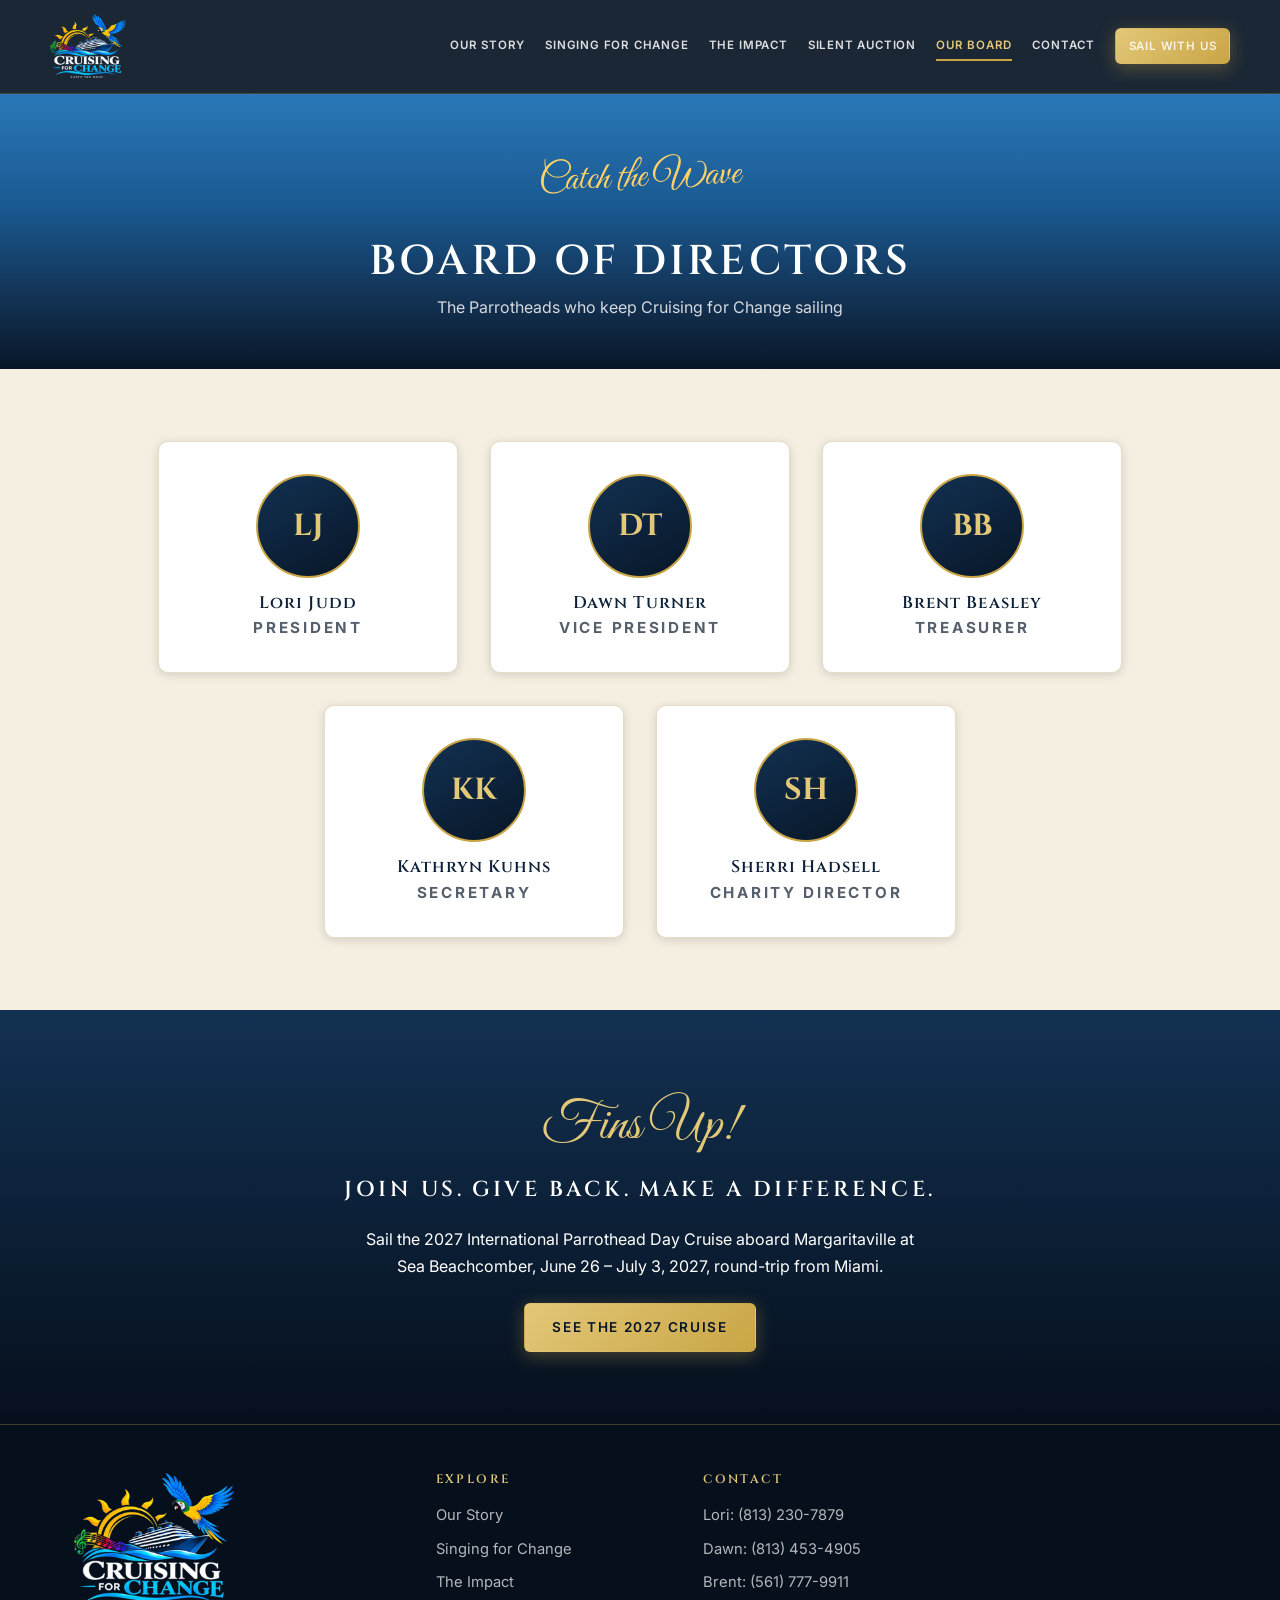
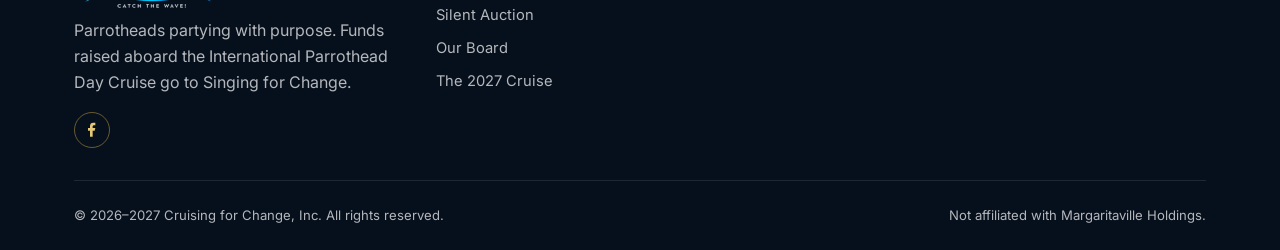
==== public/board.html @ 62559f03 "Footer: fix double period after Inc. Co-Authored-By: Claude Opus 5.5 <noreply@anthropic.com>" ====
<!DOCTYPE html>
<html lang="en">
<head>
<meta charset="UTF-8">
<meta name="viewport" content="width=device-width, initial-scale=1.0">
<title>Board of Directors | Cruising for Change</title>
<meta name="description" content="Meet the Cruising for Change board of directors: the Parrotheads who organize our charitable fundraising for Singing for Change.">
<link rel="canonical" href="https://cruisingforchange.org/board">
<meta property="og:type" content="website">
<meta property="og:site_name" content="Cruising for Change">
<meta property="og:title" content="Board of Directors | Cruising for Change">
<meta property="og:description" content="Parrotheads raising funds for Singing for Change, one sailing at a time. Catch the wave.">
<meta property="og:url" content="https://cruisingforchange.org/board">
<meta property="og:image" content="https://cruisingforchange.org/assets/img/og-image.jpg">
<meta property="og:image:width" content="1200">
<meta property="og:image:height" content="630">
<meta property="og:image:alt" content="Cruising for Change logo: a cruise ship, a macaw and a rising sun">
<meta name="twitter:card" content="summary_large_image">
<meta name="twitter:title" content="Board of Directors | Cruising for Change">
<meta name="twitter:description" content="Parrotheads raising funds for Singing for Change, one sailing at a time. Catch the wave.">
<meta name="twitter:image" content="https://cruisingforchange.org/assets/img/og-image.jpg">
<link rel="icon" type="image/png" href="assets/img/favicon.png">
<link rel="preconnect" href="https://fonts.googleapis.com">
<link rel="preconnect" href="https://fonts.gstatic.com" crossorigin>
<link href="https://fonts.googleapis.com/css2?family=Cinzel:wght@600;700&family=Cormorant+Garamond:ital,wght@0,500;0,600;1,500&family=Great+Vibes&family=Inter:wght@400;500;600;700&display=swap" rel="stylesheet">
<link rel="stylesheet" href="css/styles.css">
</head>
<body>

<header class="site-header" id="siteHeader">
  <nav class="nav container">
    <a href="index.html" class="brand">
      <img class="brand-logo" src="assets/img/cfc-logo-header.png" alt="Cruising for Change: Catch the Wave" width="240" height="202">
    </a>
    <button class="nav-toggle" id="navToggle" aria-label="Toggle navigation" aria-expanded="false" aria-controls="navLinks">
      <svg viewBox="0 0 24 24" fill="none" stroke="currentColor" stroke-width="2"><line x1="3" y1="6" x2="21" y2="6"/><line x1="3" y1="12" x2="21" y2="12"/><line x1="3" y1="18" x2="21" y2="18"/></svg>
    </button>
    <div class="nav-links" id="navLinks">
      <a href="index.html#story">Our Story</a>
      <a href="index.html#partner">Singing for Change</a>
      <a href="index.html#impact">The Impact</a>
      <a href="index.html#auction">Silent Auction</a>
      <a href="board.html" aria-current="page">Our Board</a>
      <a href="#contact">Contact</a>
      <a href="https://parrotheadscruise.com/" class="btn btn-gold">Sail With Us</a>
    </div>
  </nav>
</header>

<main id="top">

  <section class="page-hero board-hero">
    <div class="container">
      <span class="hero-script">Catch the Wave</span>
      <h1>Board of Directors</h1>
      <p>The Parrotheads who keep Cruising for Change sailing</p>
    </div>
  </section>

  <section>
    <div class="container">
      <div class="board-grid">
        <div class="card team-card">
          <div class="avatar" aria-hidden="true">LJ</div>
          <h3>Lori Judd</h3>
          <p class="team-role">President</p>
        </div>
        <div class="card team-card">
          <div class="avatar" aria-hidden="true">DT</div>
          <h3>Dawn Turner</h3>
          <p class="team-role">Vice President</p>
        </div>
        <div class="card team-card">
          <div class="avatar" aria-hidden="true">BB</div>
          <h3>Brent Beasley</h3>
          <p class="team-role">Treasurer</p>
        </div>
        <div class="card team-card">
          <div class="avatar" aria-hidden="true">KK</div>
          <h3>Kathryn Kuhns</h3>
          <p class="team-role">Secretary</p>
        </div>
        <div class="card team-card">
          <div class="avatar" aria-hidden="true">SH</div>
          <h3>Sherri Hadsell</h3>
          <p class="team-role">Charity Director</p>
        </div>
      </div>
    </div>
  </section>

</main>

<div class="footer-cta">
  <div class="container">
    <span class="fins">Fins Up!</span>
    <h2>Join Us. Give Back. Make a Difference.</h2>
    <p style="max-width: 560px; margin: 0 auto var(--space-3);">Sail the 2027 International Parrothead Day Cruise aboard Margaritaville at Sea Beachcomber, June 26 &ndash; July 3, 2027, round-trip from Miami.</p>
    <a href="https://parrotheadscruise.com/" class="btn btn-gold">See the 2027 Cruise</a>
  </div>
</div>

<footer class="site-footer" id="contact">
  <div class="container">
    <div class="footer-grid">
      <div class="footer-col">
        <div class="footer-brand">
          <img class="footer-logo" src="assets/img/cfc-logo-header.png" alt="Cruising for Change: Catch the Wave" width="240" height="202">
        </div>
        <p>Parrotheads partying with purpose. Funds raised aboard the International Parrothead Day Cruise go to Singing for Change.</p>
        <div class="social-links">
          <a href="https://www.facebook.com/profile.php?id=61576907030561" target="_blank" rel="noopener" aria-label="Facebook"><svg viewBox="0 0 24 24" fill="currentColor"><path d="M13 22v-9h3l1-4h-4V7c0-1.1.9-2 2-2h2V1h-3a5 5 0 0 0-5 5v3H6v4h3v9z"/></svg></a>
        </div>
      </div>
      <div class="footer-col">
        <h4>Explore</h4>
        <ul>
          <li><a href="index.html#story">Our Story</a></li>
          <li><a href="index.html#partner">Singing for Change</a></li>
          <li><a href="index.html#impact">The Impact</a></li>
          <li><a href="index.html#auction">Silent Auction</a></li>
          <li><a href="board.html">Our Board</a></li>
          <li><a href="https://parrotheadscruise.com/">The 2027 Cruise</a></li>
        </ul>
      </div>
      <div class="footer-col">
        <h4>Contact</h4>
        <ul>
          <li><a href="tel:+18132307879">Lori: (813) 230-7879</a></li>
          <li><a href="tel:+18134534905">Dawn: (813) 453-4905</a></li>
          <li><a href="tel:+15617779911">Brent: (561) 777-9911</a></li>
        </ul>
      </div>
    </div>
    <div class="footer-bottom">
      <span>&copy; 2026&ndash;2027 Cruising for Change, Inc. All rights reserved.</span>
      <span>Not affiliated with Margaritaville Holdings.</span>
    </div>
  </div>
</footer>

<script src="js/main.js"></script>
</body>
</html>
---- public/css/styles.css ----
/* ===========================================================
   International Parrothead Day Cruise 2027 - Design System
   Premium navy & gold nautical theme
   =========================================================== */

:root {
  /* Palette */
  --navy-950: #060f1c;
  --navy-900: #081627;
  --navy-800: #0c2038;
  --navy-700: #123152;
  --navy-600: #1a4066;
  --gold: #c9a545;
  --gold-light: #e3c878;
  --gold-pale: #f0e3bb;
  --cream: #f5efe2;
  --cream-dark: #e7dcc4;
  --ink: #22303d;
  --ink-soft: #55606c;
  --white: #ffffff;
  --teal-accent: #3fa3a0;
  --coral: #f0704f;
  --sunny: #ffd166;

  --font-display: "Cinzel", "Trajan Pro", Georgia, serif;
  --font-serif: "Cormorant Garamond", Georgia, serif;
  --font-script: "Great Vibes", cursive;
  --font-body: "Inter", -apple-system, BlinkMacSystemFont, "Segoe UI", sans-serif;

  --container-width: 1180px;
  --radius-sm: 6px;
  --radius-md: 10px;
  --radius-lg: 16px;
  --shadow-sm: 0 2px 10px rgba(6, 15, 28, 0.15);
  --shadow-md: 0 10px 30px rgba(6, 15, 28, 0.25);
  --shadow-gold: 0 4px 18px rgba(201, 165, 69, 0.35);

  --space-1: 0.5rem;
  --space-2: 1rem;
  --space-3: 1.5rem;
  --space-4: 2rem;
  --space-5: 3rem;
  --space-6: 4.5rem;
  --space-7: 6rem;
}

/* -----------------------------------------------------------
   Reset
   ----------------------------------------------------------- */
*, *::before, *::after { box-sizing: border-box; }
html { scroll-behavior: smooth; }
body {
  margin: 0;
  font-family: var(--font-body);
  color: var(--ink);
  background: var(--cream);
  line-height: 1.65;
  -webkit-font-smoothing: antialiased;
}
img { max-width: 100%; display: block; }
a { color: inherit; text-decoration: none; }
ul { margin: 0; padding: 0; list-style: none; }
h1, h2, h3, h4 {
  font-family: var(--font-display);
  color: var(--navy-800);
  line-height: 1.18;
  margin: 0 0 var(--space-2);
  font-weight: 600;
  letter-spacing: 0.02em;
}
p { margin: 0 0 var(--space-2); }
button { font-family: inherit; }

.container {
  width: 100%;
  max-width: var(--container-width);
  margin: 0 auto;
  padding: 0 var(--space-3);
}

/* Decorative helpers */
.script { font-family: var(--font-script); font-weight: 400; letter-spacing: 0; }
.gold { color: var(--gold); }

.ornament {
  display: flex;
  align-items: center;
  justify-content: center;
  gap: 0.8em;
  color: var(--gold);
  font-size: 0.9rem;
  margin: 0.4em 0 1em;
}
.ornament::before, .ornament::after {
  content: "";
  height: 1px;
  width: 56px;
  background: linear-gradient(to var(--dir, right), transparent, var(--gold));
}
.ornament::after { --dir: left; }

/* Placeholder token for details still pending */
.tbd {
  display: inline-flex;
  align-items: center;
  gap: 0.35em;
  padding: 0.05em 0.5em;
  background: rgba(201, 165, 69, 0.12);
  border: 1px dashed var(--gold);
  border-radius: 5px;
  color: #9a7d2e;
  font-weight: 600;
  font-size: 0.92em;
}
.tbd::before { content: "✎"; font-size: 0.85em; }

/* -----------------------------------------------------------
   Buttons
   ----------------------------------------------------------- */
.btn {
  display: inline-flex;
  align-items: center;
  justify-content: center;
  gap: 0.5em;
  padding: 0.9em 2em;
  border-radius: var(--radius-sm);
  font-weight: 600;
  font-size: 0.85rem;
  letter-spacing: 0.12em;
  text-transform: uppercase;
  border: 1.5px solid transparent;
  cursor: pointer;
  transition: transform 0.15s ease, box-shadow 0.15s ease, background 0.15s ease, color 0.15s ease;
}
.btn-gold {
  background: linear-gradient(135deg, var(--gold-light), var(--gold));
  color: var(--navy-900);
  box-shadow: var(--shadow-gold);
}
.btn-gold:hover { transform: translateY(-2px); box-shadow: 0 8px 24px rgba(201, 165, 69, 0.5); }
.btn-outline-light {
  background: transparent;
  color: var(--white);
  border-color: rgba(255,255,255,0.55);
}
.btn-outline-light:hover { background: rgba(255,255,255,0.12); transform: translateY(-2px); }
.btn-outline-navy {
  background: transparent;
  color: var(--navy-800);
  border-color: var(--navy-800);
}
.btn-outline-navy:hover { background: var(--navy-800); color: var(--gold-pale); }
.btn-block { width: 100%; }

/* -----------------------------------------------------------
   Header / Navigation
   ----------------------------------------------------------- */
.site-header {
  position: sticky;
  top: 0;
  z-index: 100;
  background: rgba(8, 22, 39, 0.92);
  backdrop-filter: blur(10px);
  border-bottom: 1px solid rgba(201, 165, 69, 0.25);
}
.site-header.is-scrolled { box-shadow: var(--shadow-md); }
.nav {
  display: flex;
  align-items: center;
  justify-content: space-between;
  gap: var(--space-3);
  padding: 0.9rem 0;
}
.brand { display: flex; align-items: center; gap: 0.75em; }
.brand-mark {
  width: 48px; height: 48px;
  flex-shrink: 0;
  border-radius: 50%;
  background: var(--white);
  object-fit: contain;
  border: 1.5px solid var(--gold);
}
.brand-text { display: flex; flex-direction: column; line-height: 1.15; }
.brand-text .brand-top {
  font-size: 0.6rem;
  letter-spacing: 0.28em;
  text-transform: uppercase;
  color: var(--gold-light);
  font-weight: 600;
}
.brand-text .brand-main {
  font-family: var(--font-display);
  font-size: 1.02rem;
  font-weight: 700;
  color: var(--white);
  letter-spacing: 0.05em;
}
.brand-text .brand-sub {
  font-size: 0.62rem;
  letter-spacing: 0.3em;
  text-transform: uppercase;
  color: var(--gold);
  font-weight: 600;
}
.nav-links { display: flex; align-items: center; gap: 1.25rem; }
.nav-links a,
.nav-menu-btn {
  font-weight: 600;
  font-size: 0.72rem;
  letter-spacing: 0.07em;
  text-transform: uppercase;
  white-space: nowrap;
  color: rgba(255,255,255,0.85);
  padding: 0.4em 0;
  border-bottom: 2px solid transparent;
  transition: color 0.15s ease, border-color 0.15s ease;
}
/* Dropdown groups in the nav: hover on desktop, click/tap anywhere */
.nav-item { position: relative; }
.nav-menu-btn {
  background: none;
  border: none;
  border-bottom: 2px solid transparent;
  cursor: pointer;
  font-family: inherit;
  display: inline-flex;
  align-items: center;
  gap: 0.45em;
}
.nav-menu-btn .caret { width: 10px; height: 6px; opacity: 0.7; transition: transform 0.15s ease; }
.nav-menu {
  display: none;
  position: absolute;
  top: calc(100% + 8px);
  left: -1rem;
  min-width: 210px;
  background: var(--navy-800);
  border: 1px solid rgba(201, 165, 69, 0.35);
  border-radius: 10px;
  padding: 0.45rem 0;
  box-shadow: var(--shadow-md);
  z-index: 60;
}
.nav-menu::before { content: ""; position: absolute; top: -10px; left: 0; right: 0; height: 10px; }
.nav-menu a {
  display: block;
  padding: 0.7em 1.1rem;
  border-bottom: none;
  letter-spacing: 0.08em;
  font-size: 0.74rem;
  white-space: nowrap;
}
.nav-menu a:hover,
.nav-menu a[aria-current="page"] { color: var(--gold-light); background: rgba(255,255,255,0.05); border-bottom: none; }
.has-menu:hover .nav-menu,
.has-menu.is-open .nav-menu,
.has-menu:focus-within .nav-menu { display: block; }
.has-menu:hover .nav-menu-btn,
.has-menu.is-open .nav-menu-btn,
.has-menu.is-active .nav-menu-btn { color: var(--gold-light); border-bottom-color: var(--gold); }
.has-menu.is-open .caret { transform: rotate(180deg); }
.nav-links a:hover,
.nav-links a[aria-current="page"] {
  color: var(--gold-light);
  border-bottom-color: var(--gold);
}
.nav-links .btn { border-bottom: none; padding: 0.7em 1.1em; white-space: nowrap; }
.nav-links a.btn:hover { color: var(--navy-900); }
.nav-toggle {
  display: none;
  background: none;
  border: none;
  cursor: pointer;
  padding: 0.4em;
}
.nav-toggle svg { width: 26px; height: 26px; color: var(--gold-light); }

/* Seven unwrappable items need ~1120px: below that, the phone menu takes over */
@media (max-width: 1200px) {
  .nav-links {
    position: absolute;
    top: 100%;
    left: 0;
    right: 0;
    flex-direction: column;
    align-items: flex-start;
    gap: 0;
    background: var(--navy-900);
    box-shadow: var(--shadow-md);
    max-height: 0;
    overflow: hidden;
    transition: max-height 0.25s ease;
  }
  .nav-links.is-open { max-height: 760px; }
  .nav-links a {
    width: 100%;
    padding: 1em var(--space-3);
    border-bottom: 1px solid rgba(255,255,255,0.08);
  }
  .nav-links .btn { margin: var(--space-2) var(--space-3); width: auto; }
  /* Groups open flat on phones: the label, then its links indented */
  .nav-item { width: 100%; }
  .nav-menu-btn { width: 100%; padding: 1em var(--space-3); border-bottom: 1px solid rgba(255,255,255,0.08); justify-content: space-between; }
  .nav-menu-btn .caret { display: none; }
  .nav-menu { display: block; position: static; min-width: 0; background: var(--navy-950); border: none; border-radius: 0; padding: 0; box-shadow: none; }
  .nav-menu::before { display: none; }
  .nav-menu a { padding-left: calc(var(--space-3) + 1.25rem); white-space: normal; }
  .nav-toggle { display: inline-flex; }
}

/* -----------------------------------------------------------
   Hero
   ----------------------------------------------------------- */
.hero {
  position: relative;
  background:
    linear-gradient(100deg, rgba(6, 15, 28, 0.94) 0%, rgba(8, 22, 39, 0.72) 38%, rgba(8, 22, 39, 0.15) 75%, rgba(6, 15, 28, 0.35) 100%),
    url("../assets/img/ship-exterior.jpg") right center / cover no-repeat;
  color: var(--white);
  padding: var(--space-7) 0 var(--space-7);
  overflow: hidden;
}
.hero-wrap {
  display: grid;
  grid-template-columns: minmax(0, 640px) auto;
  align-items: center;
  gap: var(--space-5);
  position: relative;
  z-index: 1;
}
.hero-inner { max-width: 640px; position: relative; z-index: 1; }
.hero-logo {
  width: clamp(190px, 25vw, 340px);
  height: auto;
  object-fit: contain;
  filter: drop-shadow(0 16px 36px rgba(0, 0, 0, 0.6)) drop-shadow(0 0 24px rgba(255, 220, 150, 0.25));
  transform: rotate(-7deg);
}
@media (max-width: 860px) {
  .hero-wrap { grid-template-columns: 1fr; }
  .hero-side { justify-self: start; align-items: flex-start; order: -1; }
  .hero-logo { width: 160px; }
}
.hero-script {
  font-family: var(--font-script);
  font-size: clamp(1.7rem, 3.2vw, 2.4rem);
  color: var(--sunny);
  display: block;
  margin-bottom: 0.2em;
  transform: rotate(-2deg);
  transform-origin: left;
}
.hero-state {
  font-family: var(--font-script);
  font-size: clamp(1.4rem, 2.6vw, 1.9rem);
  color: var(--coral);
  margin: 0.2em 0 0.6em;
  transform: rotate(-1.5deg);
}
.hero h1 {
  font-family: var(--font-display);
  color: var(--white);
  font-size: clamp(2rem, 4.6vw, 3.3rem);
  font-weight: 700;
  letter-spacing: 0.04em;
  text-transform: uppercase;
  margin-bottom: 0.15em;
}
.hero h1 .year { color: var(--gold-light); }
.hero-rule {
  display: flex;
  align-items: center;
  gap: 0.8em;
  color: var(--gold);
  margin: 0.6em 0 1em;
}
.hero-rule::before, .hero-rule::after {
  content: "";
  height: 1px;
  width: 70px;
  background: linear-gradient(to right, var(--gold), transparent);
}
.hero-rule::before { background: linear-gradient(to left, var(--gold), transparent); }
.hero-dates {
  font-family: var(--font-display);
  font-size: clamp(1.05rem, 2vw, 1.4rem);
  letter-spacing: 0.12em;
  color: var(--gold-pale);
  margin-bottom: var(--space-2);
}
.hero-lede {
  font-size: 1.08rem;
  color: rgba(255,255,255,0.85);
  max-width: 420px;
  margin-bottom: var(--space-4);
}
.hero-actions { display: flex; flex-wrap: wrap; gap: var(--space-2); }
.hero-side {
  justify-self: end;
  display: flex;
  flex-direction: column;
  align-items: center;
  gap: var(--space-3);
}
.hero-offer {
  display: inline-flex;
  align-items: center;
  gap: 0.8em;
  padding: 0.8em 1.6em;
  border: 1px solid rgba(255, 255, 255, 0.35);
  border-radius: 999px;
  background: linear-gradient(135deg, var(--gold-light), var(--gold));
  box-shadow: 0 10px 30px rgba(0, 0, 0, 0.45), 0 0 24px rgba(201, 165, 69, 0.35);
  color: var(--navy-900);
  font-size: 0.78rem;
  font-weight: 700;
  letter-spacing: 0.09em;
  text-transform: uppercase;
  text-align: left;
}
.hero-offer svg { width: 22px; height: 22px; color: var(--navy-900); flex-shrink: 0; }
.hero-offer span { display: flex; flex-direction: column; line-height: 1.35; }
.hero-offer strong {
  font-family: var(--font-display);
  font-weight: 700;
  font-size: 1.25em;
  letter-spacing: 0.05em;
}
.hero-offer em { font-style: normal; font-weight: 600; opacity: 0.85; font-size: 0.92em; }

/* -----------------------------------------------------------
   Vibes strip
   ----------------------------------------------------------- */
.vibes-strip {
  background: var(--navy-950);
  border-top: 1px solid rgba(201, 165, 69, 0.35);
  border-bottom: 1px solid rgba(201, 165, 69, 0.35);
  padding: 1.1rem 0;
}
.vibes-strip ul {
  display: flex;
  justify-content: center;
  align-items: center;
  flex-wrap: wrap;
  gap: 0.9rem clamp(1rem, 3.5vw, 2.4rem);
}
.vibes-strip li {
  font-family: var(--font-display);
  color: var(--gold-light);
  letter-spacing: 0.22em;
  text-transform: uppercase;
  font-size: 0.82rem;
  font-weight: 600;
  display: flex;
  align-items: center;
  gap: clamp(1rem, 3.5vw, 2.4rem);
}
.vibes-strip li:not(:last-child)::after {
  content: "✦";
  color: var(--gold);
  font-size: 0.7em;
}

/* -----------------------------------------------------------
   Sections
   ----------------------------------------------------------- */
section { padding: var(--space-6) 0; }
.section-head { max-width: 720px; margin: 0 auto var(--space-5); text-align: center; }
.eyebrow {
  display: block;
  font-weight: 600;
  letter-spacing: 0.34em;
  text-transform: uppercase;
  font-size: 0.72rem;
  color: var(--gold);
  margin-bottom: 0.6em;
}
.section-head h2 {
  font-size: clamp(1.9rem, 3.6vw, 2.8rem);
  text-transform: uppercase;
  letter-spacing: 0.06em;
  margin-bottom: 0.15em;
}
.section-head .tagline {
  font-family: var(--font-script);
  font-size: clamp(1.25rem, 2.2vw, 1.6rem);
  color: var(--teal-accent);
  margin: 0;
}
.section-head p:not(.tagline) { color: var(--ink-soft); font-size: 1.02rem; }

.bg-navy { background: linear-gradient(165deg, var(--navy-900), var(--navy-800)); color: rgba(255,255,255,0.85); }
.bg-navy h2, .bg-navy h3 { color: var(--white); }
.bg-navy .section-head p:not(.tagline) { color: rgba(255,255,255,0.7); }
.bg-cream-dark { background: var(--cream-dark); }

/* Grids */
.grid { display: grid; gap: var(--space-3); }
.grid-2 { grid-template-columns: repeat(2, 1fr); }
.grid-3 { grid-template-columns: repeat(3, 1fr); }
.grid-4 { grid-template-columns: repeat(4, 1fr); }
@media (max-width: 960px) { .grid-3, .grid-4 { grid-template-columns: repeat(2, 1fr); } }
@media (max-width: 620px) { .grid-2, .grid-3, .grid-4 { grid-template-columns: 1fr; } }

/* -----------------------------------------------------------
   Experience gallery (photo cards)
   ----------------------------------------------------------- */
.photo-card {
  position: relative;
  border-radius: var(--radius-md);
  overflow: hidden;
  box-shadow: var(--shadow-sm);
  aspect-ratio: 16 / 10;
  background: var(--navy-800);
  border: 1px solid rgba(201, 165, 69, 0.35);
}
.photo-card img {
  width: 100%; height: 100%;
  object-fit: cover;
  transition: transform 0.4s ease;
}
.photo-card:hover img { transform: scale(1.06); }
.photo-card figcaption {
  position: absolute;
  inset: auto 0 0 0;
  padding: 2.4rem var(--space-3) var(--space-2);
  background: linear-gradient(to top, rgba(6, 15, 28, 0.92), transparent);
  color: var(--white);
}
.photo-card figcaption strong {
  display: block;
  font-family: var(--font-display);
  font-weight: 600;
  font-size: 0.98rem;
  letter-spacing: 0.08em;
  text-transform: uppercase;
}
.photo-card figcaption span {
  display: block;
  font-size: 0.82rem;
  color: rgba(255,255,255,0.75);
}
figure.photo-card { margin: 0; cursor: zoom-in; }

/* Lightbox */
.lightbox {
  position: fixed;
  inset: 0;
  z-index: 300;
  display: none;
  flex-direction: column;
  align-items: center;
  justify-content: center;
  gap: 1rem;
  background: rgba(6, 15, 28, 0.93);
  backdrop-filter: blur(6px);
  padding: 4vh 5vw;
}
.lightbox.is-open { display: flex; }
.lightbox img {
  max-width: 92vw;
  max-height: 76vh;
  width: auto;
  height: auto;
  border-radius: var(--radius-md);
  border: 1px solid rgba(201, 165, 69, 0.5);
  box-shadow: 0 24px 80px rgba(0, 0, 0, 0.6);
}
.lightbox-caption { text-align: center; max-width: 700px; }
.lightbox-caption strong {
  display: block;
  font-family: var(--font-display);
  color: var(--gold-light);
  letter-spacing: 0.1em;
  text-transform: uppercase;
  font-size: 1.05rem;
}
.lightbox-caption span { color: rgba(255,255,255,0.75); font-size: 0.92rem; }
.lightbox-btn {
  position: fixed;
  width: 46px; height: 46px;
  border-radius: 50%;
  border: 1.5px solid var(--gold);
  background: rgba(8, 22, 39, 0.7);
  color: var(--gold-light);
  font-size: 1.3rem;
  line-height: 1;
  cursor: pointer;
  display: flex;
  align-items: center;
  justify-content: center;
  transition: background 0.15s ease;
}
.lightbox-btn:hover { background: rgba(201, 165, 69, 0.25); }
.lightbox-close { top: 20px; right: 20px; }
.lightbox-prev { left: 16px; top: 50%; transform: translateY(-50%); }
.lightbox-next { right: 16px; top: 50%; transform: translateY(-50%); }
@media (max-width: 640px) {
  .lightbox-prev { left: 6px; }
  .lightbox-next { right: 6px; }
}

/* -----------------------------------------------------------
   Past-cruise photo placeholders
   ----------------------------------------------------------- */
.placeholder-card {
  aspect-ratio: 16 / 10;
  border: 2px dashed var(--gold);
  border-radius: var(--radius-md);
  background: rgba(201, 165, 69, 0.07);
  display: flex;
  flex-direction: column;
  align-items: center;
  justify-content: center;
  gap: 0.4em;
  color: var(--ink-soft);
  text-align: center;
  padding: var(--space-2);
}
.placeholder-card svg { width: 34px; height: 34px; color: var(--gold); }
.placeholder-card .ph-year {
  font-family: var(--font-display);
  color: var(--navy-800);
  letter-spacing: 0.16em;
  text-transform: uppercase;
  font-weight: 600;
  font-size: 0.95rem;
}
.placeholder-card .ph-note { font-size: 0.8rem; }

/* -----------------------------------------------------------
   Itinerary strip
   ----------------------------------------------------------- */
.itinerary-strip {
  display: grid;
  grid-template-columns: repeat(8, 1fr);
  gap: 0;
}
.itin-day {
  padding: 0 0.7rem;
  text-align: center;
  display: flex;
  flex-direction: column;
  gap: 0.25em;
  border-left: 1px solid rgba(255, 255, 255, 0.14);
}
.itin-day:first-child { border-left: none; }
.itin-num {
  font-family: var(--font-body);
  font-size: 0.92rem;
  font-weight: 700;
  letter-spacing: 0.1em;
  text-transform: uppercase;
  color: var(--white);
  line-height: 1.2;
}
.itin-date {
  font-size: 0.7rem;
  font-weight: 600;
  letter-spacing: 0.18em;
  text-transform: uppercase;
  color: var(--gold-light);
}
.itin-photo {
  border-radius: 10px;
  overflow: hidden;
  aspect-ratio: 12 / 13;
  border: 1px solid rgba(255, 255, 255, 0.18);
  margin: 0.5em 0;
}
.itin-photo img {
  width: 100%;
  height: 100%;
  object-fit: cover;
}
.itin-port {
  font-weight: 700;
  font-size: 0.78rem;
  letter-spacing: 0.06em;
  text-transform: uppercase;
  color: var(--white);
  line-height: 1.3;
}
.itin-time { font-size: 0.7rem; letter-spacing: 0.06em; color: var(--gold-pale); }
@media (max-width: 960px) {
  .itinerary-strip { grid-template-columns: repeat(4, 1fr); row-gap: var(--space-4); }
  .itin-day:nth-child(5) { border-left: none; }
}
@media (max-width: 560px) {
  .itinerary-strip { grid-template-columns: repeat(2, 1fr); }
  .itin-day:nth-child(odd) { border-left: none; }
}

/* -----------------------------------------------------------
   Ship feature
   ----------------------------------------------------------- */
.ship-feature {
  display: grid;
  grid-template-columns: 1.15fr 1fr;
  gap: var(--space-5);
  align-items: center;
}
.ship-feature img {
  border-radius: var(--radius-lg);
  box-shadow: var(--shadow-md);
  width: 100%; height: 100%;
  object-fit: cover;
  border: 1px solid rgba(201, 165, 69, 0.4);
}
.ship-video {
  position: relative;
  aspect-ratio: 16 / 9;
  border-radius: var(--radius-lg);
  overflow: hidden;
  box-shadow: var(--shadow-md);
  border: 1px solid rgba(201, 165, 69, 0.4);
}
.ship-video iframe {
  position: absolute;
  inset: 0;
  width: 100%;
  height: 100%;
  border: 0;
}
.ship-stats {
  display: grid;
  grid-template-columns: repeat(3, 1fr);
  gap: var(--space-2);
  margin-top: var(--space-3);
}
.ship-stat {
  background: var(--white);
  border: 1px solid rgba(201, 165, 69, 0.5);
  border-radius: var(--radius-sm);
  padding: var(--space-2);
  text-align: center;
  box-shadow: var(--shadow-sm);
}
.ship-stat .num {
  font-family: var(--font-display);
  font-size: 1.3rem;
  font-weight: 700;
  color: var(--navy-800);
  display: block;
}
.ship-stat .lbl {
  font-size: 0.68rem;
  letter-spacing: 0.12em;
  text-transform: uppercase;
  color: var(--ink-soft);
}
@media (max-width: 860px) { .ship-feature { grid-template-columns: 1fr; } }

/* -----------------------------------------------------------
   Cabin / price cards
   ----------------------------------------------------------- */
.price-card {
  background: var(--white);
  border-radius: var(--radius-md);
  padding: var(--space-4);
  border: 1px solid var(--cream-dark);
  box-shadow: var(--shadow-sm);
  display: flex;
  flex-direction: column;
  gap: var(--space-2);
  position: relative;
  text-align: center;
}
.price-card.featured { border-color: var(--gold); box-shadow: var(--shadow-md); }
.price-card .cabin-photo {
  margin: calc(-1 * var(--space-4)) calc(-1 * var(--space-4)) var(--space-1);
  border-radius: var(--radius-md) var(--radius-md) 0 0;
  overflow: hidden;
  aspect-ratio: 16 / 9;
}
.price-card .cabin-photo img { width: 100%; height: 100%; object-fit: cover; }
.price-card h3 {
  margin-bottom: 0;
  font-size: 1.05rem;
  letter-spacing: 0.14em;
  text-transform: uppercase;
}
.price-from {
  font-size: 0.72rem;
  letter-spacing: 0.2em;
  text-transform: uppercase;
  color: var(--ink-soft);
}
.price-amount {
  font-family: var(--font-display);
  font-size: 2.2rem;
  font-weight: 700;
  color: var(--navy-800);
  line-height: 1.05;
}
.price-amount .unit {
  display: block;
  font-family: var(--font-body);
  font-size: 0.68rem;
  font-weight: 600;
  letter-spacing: 0.18em;
  text-transform: uppercase;
  color: var(--ink-soft);
  margin-top: 0.4em;
}
.price-features {
  display: flex;
  flex-direction: column;
  gap: 0.5em;
  margin: var(--space-2) 0;
  text-align: left;
}
.price-features li {
  display: flex; gap: 0.6em; align-items: flex-start;
  font-size: 0.92rem; color: var(--ink-soft);
}
.price-features svg { width: 16px; height: 16px; flex-shrink: 0; color: var(--gold); margin-top: 0.2em; }
.price-note { font-size: 0.8rem; color: var(--ink-soft); text-align: center; margin-top: var(--space-3); }

table.pricing-table {
  width: 100%;
  border-collapse: collapse;
  background: var(--white);
  border-radius: var(--radius-md);
  overflow: hidden;
  box-shadow: var(--shadow-sm);
}
table.pricing-table th, table.pricing-table td {
  padding: 1em 1.2em;
  text-align: left;
  border-bottom: 1px solid var(--cream-dark);
}
table.pricing-table th {
  background: var(--navy-800);
  color: var(--gold-pale);
  font-family: var(--font-display);
  font-weight: 600;
  letter-spacing: 0.08em;
  text-transform: uppercase;
  font-size: 0.85rem;
}
table.pricing-table tr:last-child td { border-bottom: none; }
.table-wrap { overflow-x: auto; }

/* -----------------------------------------------------------
   Cards / advisors
   ----------------------------------------------------------- */
.card {
  background: var(--white);
  border-radius: var(--radius-md);
  padding: var(--space-4);
  box-shadow: var(--shadow-sm);
  border: 1px solid var(--cream-dark);
  transition: transform 0.2s ease, box-shadow 0.2s ease;
}
.card:hover { transform: translateY(-4px); box-shadow: var(--shadow-md); }
.card-icon {
  width: 48px; height: 48px;
  display: flex; align-items: center; justify-content: center;
  border-radius: 50%;
  background: rgba(201, 165, 69, 0.14);
  color: var(--gold);
  margin-bottom: var(--space-2);
}
.card-icon svg { width: 22px; height: 22px; }
.card h3 { font-size: 1.05rem; margin-bottom: 0.4em; letter-spacing: 0.06em; }
.card p { color: var(--ink-soft); font-size: 0.95rem; margin-bottom: 0; }

.team-card { text-align: center; }
.avatar {
  width: 104px; height: 104px;
  border-radius: 50%;
  margin: 0 auto var(--space-2);
  display: flex; align-items: center; justify-content: center;
  background: linear-gradient(150deg, var(--navy-700), var(--navy-900));
  border: 2px solid var(--gold);
  color: var(--gold-light);
  font-family: var(--font-display);
  font-size: 1.9rem;
  font-weight: 700;
  overflow: hidden;
}
.avatar.avatar-logo { background: var(--white); padding: 6px; }
.avatar.avatar-logo img { width: 100%; height: 100%; object-fit: contain; }
.advisor-photo {
  width: 172px;
  max-width: 100%;
  aspect-ratio: 4 / 5;
  margin: 0 auto var(--space-3);
  border-radius: var(--radius-md);
  overflow: hidden;
  border: 2px solid var(--gold);
  box-shadow: var(--shadow-sm);
  background: linear-gradient(165deg, #bfe0ea 0%, #d8e6dc 55%, #f0e6d0 100%);
}
.advisor-photo img { width: 100%; height: 100%; object-fit: cover; display: block; }
.avatar-wide {
  width: 220px;
  max-width: 100%;
  height: 104px;
  border-radius: var(--radius-md);
  background: var(--white);
  border: 2px solid var(--gold);
  display: flex;
  align-items: center;
  justify-content: center;
  padding: 14px 18px;
  margin: 0 auto var(--space-2);
}
.avatar-wide img { max-width: 100%; max-height: 100%; object-fit: contain; }
.team-card h3 { margin-bottom: 0.1em; }
.team-role {
  color: var(--gold);
  font-weight: 700;
  font-size: 0.72rem;
  text-transform: uppercase;
  letter-spacing: 0.18em;
  margin-bottom: var(--space-2);
}
.team-meta { display: flex; flex-direction: column; gap: 0.4em; margin-top: var(--space-2); font-size: 0.92rem; }
.team-meta a { color: var(--navy-800); font-weight: 600; }
.team-meta a:hover { color: var(--gold); }
.team-note {
  font-size: 0.76rem;
  letter-spacing: 0.06em;
  color: var(--ink-soft);
  margin-top: 0.35em;
}

/* -----------------------------------------------------------
   Charity page - quotes & auction placeholders
   ----------------------------------------------------------- */
.quote-card {
  font-family: var(--font-serif);
  font-style: italic;
  font-size: 1.35rem;
  line-height: 1.55;
}
.quote-card blockquote { margin: 0; font: inherit; }
blockquote.quote-card {
  margin: 0;
  padding-left: 1.3em;
  border-left: 3px solid var(--gold);
  color: var(--gold-pale);
}
.card.quote-card { color: var(--navy-800); }
.quote-attribution {
  display: block;
  margin-top: 0.9em;
  font-family: var(--font-body);
  font-style: normal;
  font-size: 0.82rem;
  font-weight: 600;
  letter-spacing: 0.08em;
  text-transform: uppercase;
  color: var(--gold);
}
.auction-placeholder {
  position: absolute;
  inset: 0;
  display: flex;
  align-items: center;
  justify-content: center;
  padding-bottom: 3.2em;
  color: rgba(255, 255, 255, 0.4);
  font-size: 0.78rem;
  font-weight: 600;
  letter-spacing: 0.12em;
  text-transform: uppercase;
}
.photo-card:has(.auction-placeholder) { cursor: default; }

/* Charity: donation impact + thank-you letter */
.impact-stat {
  display: flex;
  align-items: baseline;
  gap: 0.6em;
  margin-top: var(--space-3);
  flex-wrap: wrap;
}
.impact-num {
  font-family: var(--font-display);
  font-size: clamp(2.2rem, 5vw, 3rem);
  font-weight: 700;
  color: var(--gold);
  line-height: 1;
}
.impact-label {
  font-size: 0.9rem;
  font-weight: 600;
  letter-spacing: 0.04em;
  text-transform: uppercase;
  color: var(--ink-soft);
}
.letter-frame {
  display: block;
  border-radius: var(--radius-md);
  overflow: hidden;
  border: 1px solid var(--cream-dark);
  box-shadow: var(--shadow-md);
  background: var(--white);
  transition: transform 0.2s ease, box-shadow 0.2s ease;
  max-width: 460px;
  margin: 0 auto;
}
.letter-frame:hover { transform: translateY(-3px); box-shadow: 0 16px 40px rgba(6, 15, 28, 0.28); }
.letter-frame img { width: 100%; height: auto; display: block; }
.sfc-logo {
  width: 190px;
  height: auto;
  border-radius: var(--radius-md);
  box-shadow: var(--shadow-md);
  border: 1px solid rgba(201, 165, 69, 0.5);
  transition: transform 0.2s ease, box-shadow 0.2s ease;
}
.sfc-logo:hover { transform: translateY(-3px); box-shadow: 0 14px 34px rgba(0, 0, 0, 0.4); }

/* Guest testimonials (card grid, scales as reviews grow) */
.testimonial-grid {
  display: grid;
  grid-template-columns: repeat(auto-fit, minmax(320px, 1fr));
  gap: var(--space-4);
  max-width: 1040px;
  margin: 0 auto;
}
.t-card {
  display: flex;
  flex-direction: column;
  background: rgba(255, 255, 255, 0.04);
  border: 1px solid rgba(201, 165, 69, 0.28);
  border-radius: var(--radius-md);
  padding: var(--space-4);
}
.t-card .t-mark {
  font-family: var(--font-display);
  font-size: 3rem;
  line-height: 0.4;
  color: var(--gold);
  opacity: 0.5;
  display: block;
  margin-bottom: 0.35em;
}
.t-card blockquote {
  margin: 0;
  font-family: var(--font-serif);
  font-size: 1.14rem;
  line-height: 1.68;
  color: rgba(255, 255, 255, 0.9);
}
.t-card blockquote p { margin: 0 0 0.8em; }
.t-card blockquote p:last-child { margin-bottom: 0; }
.t-foot { margin-top: auto; padding-top: var(--space-3); }
.t-foot .t-name {
  font-family: var(--font-script);
  font-size: 2rem;
  line-height: 1;
  color: var(--gold-light);
}
.t-foot .t-who {
  display: block;
  margin-top: 0.3em;
  font-size: 0.74rem;
  letter-spacing: 0.06em;
  text-transform: uppercase;
  font-weight: 600;
  color: var(--gold);
}
.t-badge {
  align-self: flex-start;
  margin-top: 0.9em;
  padding: 0.4em 0.95em;
  border: 1px solid rgba(201, 165, 69, 0.5);
  border-radius: 999px;
  font-size: 0.7rem;
  letter-spacing: 0.05em;
  text-transform: uppercase;
  font-weight: 600;
  color: var(--gold-light);
}

/* Charity: narrative story blocks (origin story + Sherri's story) */
.story { max-width: 760px; margin: 0 auto; }
.story-prose p {
  font-family: var(--font-serif);
  font-size: 1.22rem;
  line-height: 1.78;
  margin: 0 0 1.05em;
  color: var(--ink);
}
.story-prose p:last-child { margin-bottom: 0; }
.bg-navy .story-prose p { color: rgba(255, 255, 255, 0.84); }
.story-prose p:first-of-type::first-letter {
  font-family: var(--font-display);
  font-size: 3.5em;
  line-height: 0.66;
  float: left;
  margin: 0.05em 0.11em 0 0;
  color: var(--gold);
  font-weight: 700;
}
.story-prose strong { color: var(--gold); font-weight: 600; }
.bg-navy .story-prose strong { color: var(--gold-light); }
.story-highlight {
  font-family: var(--font-serif);
  font-style: italic;
  font-size: clamp(1.2rem, 2.4vw, 1.42rem);
  line-height: 1.5;
  text-align: center;
  color: var(--gold);
  border-top: 1px solid rgba(201, 165, 69, 0.4);
  border-bottom: 1px solid rgba(201, 165, 69, 0.4);
  padding: 1.05em 0;
  margin: 1.7em auto 0;
  max-width: 640px;
}
.story-sign { margin-top: 1.7em; text-align: right; }
.story-sign .fins {
  display: block;
  font-family: var(--font-body);
  font-weight: 600;
  letter-spacing: 0.08em;
  text-transform: uppercase;
  font-size: 0.8rem;
  color: var(--gold);
}
.story-sign .name {
  display: block;
  font-family: var(--font-script);
  font-size: 2.8rem;
  line-height: 1;
  color: var(--gold-light);
  margin-top: 0.05em;
}
@media (max-width: 600px) {
  .story-prose p { font-size: 1.12rem; line-height: 1.72; }
}

/* Ocean gradient, no photo: sky blue up top fading to deep navy water */
.hero.charity-hero {
  background:
    radial-gradient(ellipse 46% 34% at 50% 40%, rgba(234, 246, 255, 0.62) 0%, rgba(234, 246, 255, 0.3) 55%, rgba(234, 246, 255, 0) 100%),
    radial-gradient(ellipse at 50% 18%, rgba(255, 209, 102, 0.28) 0%, rgba(255, 209, 102, 0) 45%),
    linear-gradient(180deg, #2a78b8 0%, #1a5a92 38%, #123152 72%, #081627 100%);
}
/* Text shadow keeps the copy crisp over the brighter top of the gradient */
.charity-hero .hero-script,
.charity-hero .hero-dates,
.charity-hero .hero-lede { text-shadow: 0 1px 10px rgba(6, 15, 28, 0.7); }
/* Transparent Cruising for Change logo floating over the photo */
.cfc-logo-float {
  display: block;
  width: clamp(320px, 52vw, 640px);
  height: auto;
  margin: 0 auto var(--space-2);
  filter: drop-shadow(0 12px 28px rgba(6, 15, 28, 0.6));
}

/* Cruising for Change logo (2026 artwork, navy version on the dark hero) */
.cfc-logo-img {
  display: block;
  width: clamp(300px, 46vw, 560px);
  height: auto;
  margin: 0 auto var(--space-3);
  border-radius: 18px;
  border: 1px solid rgba(201, 165, 69, 0.45);
  box-shadow: 0 26px 60px rgba(0, 0, 0, 0.5);
}

/* Cruising for Change animated logo medallion */
@keyframes cfcParrotEnter {
  0%   { opacity: 0; transform: translate(40%, -36%) rotate(18deg) scale(0.75); }
  60%  { opacity: 1; }
  100% { opacity: 1; transform: translate(0, 0) rotate(0deg) scale(1); }
}
@keyframes cfcParrotBob {
  0%, 100% { transform: translateY(0) rotate(0deg); }
  50%      { transform: translateY(-2.5%) rotate(-2deg); }
}
.cfc-logo {
  position: relative;
  width: clamp(300px, 40vw, 440px);
  aspect-ratio: 341 / 323;
  margin: 0 auto var(--space-3);
  cursor: pointer;
  filter: drop-shadow(0 6px 20px rgba(0, 0, 0, 0.5));
}
.cfc-logo img {
  position: absolute;
  inset: 0;
  width: 100%;
  height: 100%;
  object-fit: contain;
}
.cfc-parrot-bob {
  position: absolute;
  inset: 0;
  animation: cfcParrotBob 2.2s ease-in-out 1.6s infinite;
}
.cfc-parrot-enter { animation: cfcParrotEnter 1.3s cubic-bezier(.2, .8, .3, 1) 0.3s both; }
@media (prefers-reduced-motion: reduce) {
  .cfc-parrot-bob, .cfc-parrot-enter { animation: none; }
}

/* -----------------------------------------------------------
   FAQ accordion
   ----------------------------------------------------------- */
.faq-list { display: flex; flex-direction: column; gap: var(--space-2); max-width: 800px; margin: 0 auto; }
.faq-item {
  background: var(--white);
  border: 1px solid var(--cream-dark);
  border-radius: var(--radius-md);
  overflow: hidden;
}
.faq-question {
  width: 100%;
  display: flex;
  align-items: center;
  justify-content: space-between;
  gap: var(--space-2);
  background: none;
  border: none;
  padding: var(--space-3);
  text-align: left;
  font-family: var(--font-display);
  font-size: 1rem;
  font-weight: 600;
  letter-spacing: 0.04em;
  color: var(--navy-800);
  cursor: pointer;
}
.faq-question .plus { flex-shrink: 0; width: 20px; height: 20px; position: relative; }
.faq-question .plus::before, .faq-question .plus::after {
  content: "";
  position: absolute; background: var(--gold);
  border-radius: 2px; transition: transform 0.2s ease, opacity 0.2s ease;
}
.faq-question .plus::before { top: 50%; left: 0; width: 100%; height: 2px; margin-top: -1px; }
.faq-question .plus::after { left: 50%; top: 0; height: 100%; width: 2px; margin-left: -1px; }
.faq-item.is-open .plus::after { transform: rotate(90deg); opacity: 0; }
.faq-answer { max-height: 0; overflow: hidden; transition: max-height 0.25s ease; padding: 0 var(--space-3); }
.faq-item.is-open .faq-answer { max-height: 420px; padding-bottom: var(--space-3); }
.faq-answer p { color: var(--ink-soft); margin: 0; }

/* -----------------------------------------------------------
   CTA banner
   ----------------------------------------------------------- */
.cta-banner {
  background:
    linear-gradient(100deg, rgba(6, 15, 28, 0.9), rgba(8, 22, 39, 0.65)),
    url("../assets/img/pool-deck.jpg") center 60% / cover no-repeat;
  border: 1px solid rgba(201, 165, 69, 0.5);
  border-radius: var(--radius-lg);
  padding: var(--space-5);
  color: var(--white);
  display: flex;
  align-items: center;
  justify-content: space-between;
  gap: var(--space-4);
  flex-wrap: wrap;
}
.cta-banner h2 {
  color: var(--white);
  margin-bottom: 0.15em;
  text-transform: uppercase;
  letter-spacing: 0.06em;
  font-size: clamp(1.4rem, 2.6vw, 2rem);
}
.cta-banner .cta-script {
  font-family: var(--font-script);
  font-size: 1.7rem;
  color: var(--gold-light);
  display: block;
}
.cta-banner p { color: rgba(255,255,255,0.85); margin-bottom: 0; }

/* -----------------------------------------------------------
   Forms
   ----------------------------------------------------------- */
.form-grid { display: grid; grid-template-columns: 1fr 1fr; gap: var(--space-3); }
.form-field { display: flex; flex-direction: column; gap: 0.4em; }
.form-field.full { grid-column: 1 / -1; }
.form-field label {
  font-weight: 600;
  font-size: 0.78rem;
  letter-spacing: 0.1em;
  text-transform: uppercase;
  color: var(--navy-800);
}
.form-field input, .form-field select, .form-field textarea {
  padding: 0.8em 1em;
  border-radius: var(--radius-sm);
  border: 1.5px solid var(--cream-dark);
  font-family: inherit;
  font-size: 1rem;
  background: var(--white);
  color: var(--ink);
  transition: border-color 0.15s ease;
}
.form-field input:focus, .form-field select:focus, .form-field textarea:focus {
  outline: none;
  border-color: var(--gold);
}
.form-note { font-size: 0.85rem; color: var(--ink-soft); }
@media (max-width: 640px) { .form-grid { grid-template-columns: 1fr; } }

.contact-card {
  display: flex;
  gap: var(--space-2);
  align-items: flex-start;
  background: var(--white);
  border: 1px solid var(--cream-dark);
  border-radius: var(--radius-md);
  padding: var(--space-3);
}
.contact-card .card-icon { margin-bottom: 0; flex-shrink: 0; }
.contact-card h3 { font-size: 1rem; margin-bottom: 0.2em; }
.contact-card p { margin-bottom: 0.2em; font-size: 0.94rem; color: var(--ink-soft); }
.contact-card a { color: var(--navy-800); font-weight: 600; }
.contact-card a:hover { color: var(--gold); }

.notice {
  background: rgba(201, 165, 69, 0.1);
  border: 1px solid rgba(201, 165, 69, 0.4);
  border-radius: var(--radius-md);
  padding: var(--space-3);
  font-size: 0.92rem;
  color: var(--ink-soft);
}

/* -----------------------------------------------------------
   Page hero (interior pages)
   ----------------------------------------------------------- */
.page-hero {
  background:
    linear-gradient(100deg, rgba(6, 15, 28, 0.92), rgba(8, 22, 39, 0.75));
  color: var(--white);
  padding: var(--space-6) 0 var(--space-5);
  text-align: center;
}
.page-hero h1 {
  color: var(--white);
  text-transform: uppercase;
  letter-spacing: 0.08em;
  font-size: clamp(1.8rem, 3.6vw, 2.6rem);
  margin-bottom: var(--space-1);
}
.page-hero p { color: rgba(255,255,255,0.82); max-width: 640px; margin: 0 auto; }

/* Legal / prose */
.prose h2 { margin-top: var(--space-5); font-size: 1.25rem; letter-spacing: 0.06em; }
.prose p, .prose li { color: var(--ink-soft); }
.prose ul { list-style: disc; padding-left: 1.4em; margin-bottom: var(--space-2); }
.prose { max-width: 800px; margin: 0 auto; }

/* -----------------------------------------------------------
   Footer
   ----------------------------------------------------------- */
.footer-cta {
  background:
    linear-gradient(to bottom, rgba(6, 15, 28, 0.55), rgba(6, 15, 28, 0.9));
  text-align: center;
  padding: var(--space-6) 0;
  color: var(--white);
}
.footer-cta .fins {
  font-family: var(--font-script);
  font-size: clamp(2.2rem, 5vw, 3.4rem);
  color: var(--gold-light);
  display: block;
  margin-bottom: 0.1em;
}
.footer-cta h2 {
  color: var(--white);
  text-transform: uppercase;
  letter-spacing: 0.16em;
  font-size: clamp(1rem, 2vw, 1.35rem);
  margin-bottom: var(--space-3);
}
.site-footer {
  background: var(--navy-950);
  color: rgba(255,255,255,0.7);
  padding: var(--space-5) 0 var(--space-3);
  border-top: 1px solid rgba(201, 165, 69, 0.3);
}
.footer-grid {
  display: grid;
  grid-template-columns: 1.4fr 1fr 1fr 1fr;
  gap: var(--space-4);
  padding-bottom: var(--space-4);
  border-bottom: 1px solid rgba(255,255,255,0.1);
}
.footer-brand {
  color: var(--white);
  font-family: var(--font-display);
  font-size: 1.1rem;
  font-weight: 700;
  letter-spacing: 0.08em;
  margin-bottom: 0.5em;
  display: flex;
  align-items: center;
  gap: 0.6em;
}
.footer-brand img {
  width: 34px; height: 34px;
  border-radius: 50%;
  background: var(--white);
  object-fit: contain;
  border: 1px solid var(--gold);
}
.footer-ship {
  font-size: 0.72rem;
  letter-spacing: 0.22em;
  text-transform: uppercase;
  color: var(--gold);
  margin-bottom: var(--space-2);
}
.footer-col h4 {
  color: var(--gold-light);
  font-size: 0.76rem;
  text-transform: uppercase;
  letter-spacing: 0.2em;
  margin-bottom: var(--space-2);
}
.footer-col ul { display: flex; flex-direction: column; gap: 0.6em; font-size: 0.92rem; }
.footer-col a:hover { color: var(--gold-light); }
.footer-bottom {
  display: flex;
  justify-content: space-between;
  flex-wrap: wrap;
  gap: var(--space-2);
  padding-top: var(--space-3);
  font-size: 0.82rem;
}
.footer-bottom a:hover { color: var(--gold-light); }
.social-links { display: flex; gap: 0.8em; }
.social-links a {
  width: 36px; height: 36px;
  border-radius: 50%;
  border: 1px solid rgba(201, 165, 69, 0.5);
  display: flex; align-items: center; justify-content: center;
  color: var(--gold-light);
  transition: background 0.15s ease;
}
.social-links a:hover { background: rgba(201, 165, 69, 0.2); }
.social-links svg { width: 16px; height: 16px; }

@media (max-width: 860px) { .footer-grid { grid-template-columns: 1fr 1fr; } }
@media (max-width: 540px) {
  .footer-grid { grid-template-columns: 1fr; }
  .cta-banner { flex-direction: column; text-align: center; }
}

.visually-hidden {
  position: absolute;
  width: 1px; height: 1px;
  overflow: hidden;
  clip: rect(0 0 0 0);
  white-space: nowrap;
}

/* -----------------------------------------------------------
   Countdown to departure (homepage)
   ----------------------------------------------------------- */
.countdown {
  background: linear-gradient(165deg, var(--navy-900), var(--navy-800));
  border-bottom: 1px solid rgba(201, 165, 69, 0.35);
  padding: var(--space-4) 0;
  text-align: center;
}
.countdown-label {
  font-family: var(--font-script);
  font-size: clamp(1.4rem, 3vw, 2rem);
  color: var(--teal-accent);
  margin-bottom: var(--space-2);
  line-height: 1;
}
.countdown-clock {
  display: flex;
  justify-content: center;
  align-items: flex-start;
  gap: clamp(0.4rem, 2vw, 1.4rem);
}
.cd-unit { display: flex; flex-direction: column; align-items: center; min-width: clamp(56px, 15vw, 96px); }
.cd-num {
  font-family: var(--font-display);
  font-weight: 700;
  font-size: clamp(2rem, 7vw, 3.6rem);
  line-height: 1;
  color: var(--gold-light);
  font-variant-numeric: tabular-nums;
  letter-spacing: 0.02em;
}
.cd-lbl {
  margin-top: 0.5em;
  font-size: clamp(0.6rem, 1.6vw, 0.72rem);
  font-weight: 600;
  letter-spacing: 0.18em;
  text-transform: uppercase;
  color: rgba(255, 255, 255, 0.7);
}
.cd-sep {
  font-family: var(--font-display);
  font-weight: 700;
  font-size: clamp(1.6rem, 5.5vw, 3rem);
  line-height: 1;
  color: rgba(201, 165, 69, 0.45);
  padding-top: 0.1em;
}
.countdown-sub {
  margin-top: var(--space-3);
  font-size: 0.8rem;
  font-weight: 600;
  letter-spacing: 0.16em;
  text-transform: uppercase;
  color: var(--gold);
}
.countdown-sailing {
  font-family: var(--font-display);
  font-size: clamp(1.6rem, 5vw, 2.6rem);
  color: var(--gold-light);
  text-transform: uppercase;
  letter-spacing: 0.06em;
  margin: var(--space-2) 0 0;
}
@media (max-width: 420px) {
  .cd-sep { display: none; }
  .countdown-clock { gap: 0.6rem 1rem; flex-wrap: wrap; }
  .cd-unit { min-width: 60px; }
}

/* -----------------------------------------------------------
   Sticky mobile "Reserve" CTA (phones only)
   ----------------------------------------------------------- */
.sticky-cta { display: none; }
@media (max-width: 768px) {
  .sticky-cta {
    position: fixed;
    left: 0; right: 0; bottom: 0;
    z-index: 60;
    display: flex;
    align-items: center;
    justify-content: space-between;
    gap: var(--space-2);
    padding: 0.55rem var(--space-3);
    background: linear-gradient(180deg, var(--navy-800), var(--navy-900));
    border-top: 1px solid var(--gold);
    box-shadow: 0 -6px 24px rgba(6, 15, 28, 0.45);
    text-decoration: none;
    transition: transform 0.25s ease;
  }
  .sticky-cta.is-hidden { transform: translateY(130%); }
  .sticky-cta-info { display: flex; flex-direction: column; line-height: 1.15; }
  .sticky-cta-info strong {
    font-family: var(--font-display);
    color: var(--gold-light);
    font-size: 1.02rem;
    font-weight: 700;
  }
  .sticky-cta-info em {
    font-style: normal;
    font-size: 0.68rem;
    letter-spacing: 0.1em;
    text-transform: uppercase;
    color: rgba(255, 255, 255, 0.72);
  }
  .sticky-cta-btn {
    flex-shrink: 0;
    background: var(--gold);
    color: var(--navy-900);
    font-weight: 700;
    text-transform: uppercase;
    letter-spacing: 0.06em;
    font-size: 0.78rem;
    padding: 0.75em 1.1em;
    border-radius: var(--radius-sm);
    white-space: nowrap;
    box-shadow: var(--shadow-gold);
  }
  /* Keep the fixed bar from covering page-bottom content. */
  body { padding-bottom: 66px; }
}

/* Photo of the first pitch, inside the "How It Started" story */
.pitch-photo { margin: var(--space-4) auto; max-width: 463px; text-align: center; }
.pitch-photo img {
  width: 100%;
  height: auto;
  border-radius: var(--radius-lg);
  border: 1px solid rgba(201, 165, 69, 0.45);
  box-shadow: var(--shadow-md);
}
.pitch-photo figcaption {
  margin-top: var(--space-1);
  font-family: var(--font-serif);
  font-style: italic;
  font-size: 1.05rem;
  color: var(--ink-soft);
}

/* Full Cruising for Change logo (white lettering) in the header and footer */
.brand-logo { height: 64px; width: auto; }
.footer-brand img.footer-logo {
  width: 160px; height: auto;
  border-radius: 0; background: none; border: 0;
}
@media (max-width: 720px) { .brand-logo { height: 52px; } }

/* Photos from the PHC site that this site does not carry: gradients only */
.footer-cta { background: linear-gradient(180deg, var(--navy-700) 0%, var(--navy-950) 100%); }
.page-hero.board-hero {
  background: linear-gradient(180deg, #2a78b8 0%, #1a5a92 40%, #123152 75%, #081627 100%);
}
.board-hero .hero-script { display: block; margin-bottom: var(--space-1); }

/* Board of Directors: five cards, centred so the last row sits in the middle */
.board-grid {
  display: flex;
  flex-wrap: wrap;
  justify-content: center;
  gap: var(--space-4);
}
.board-grid .team-card { flex: 0 1 300px; }
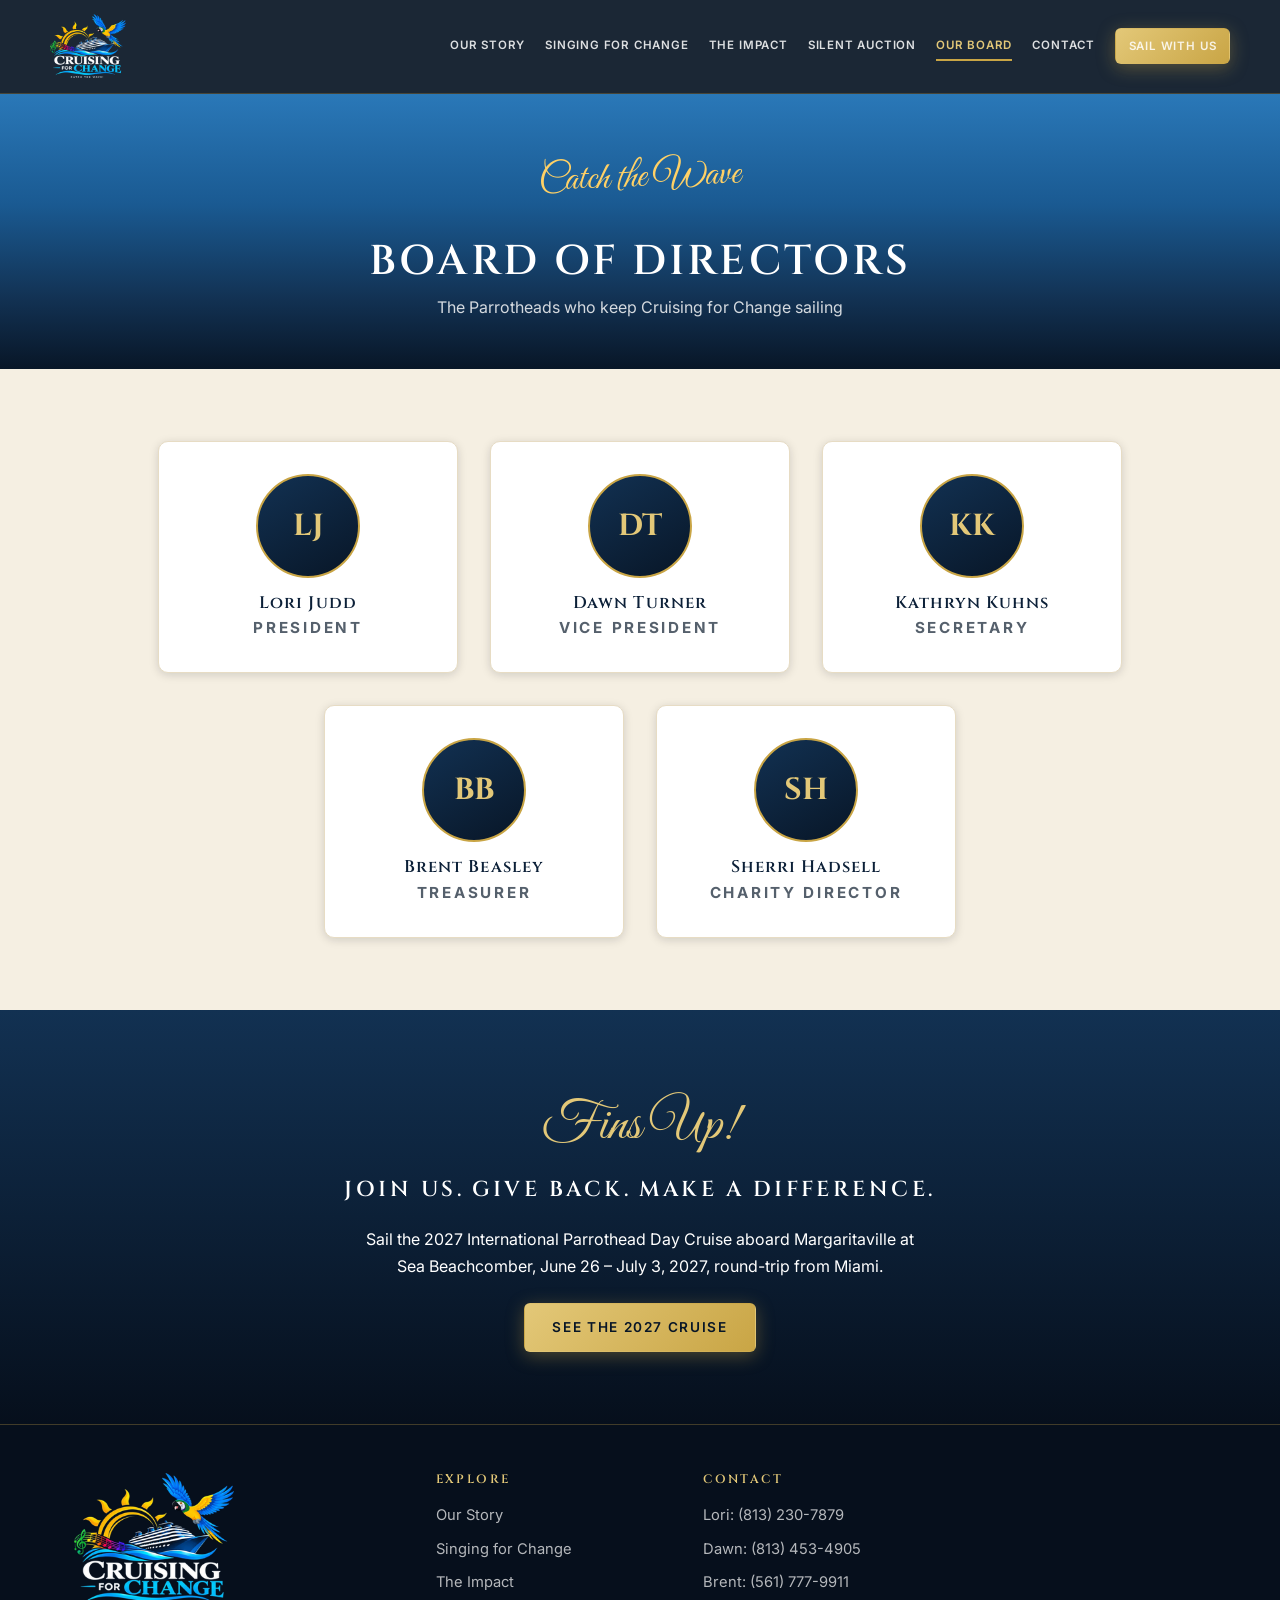
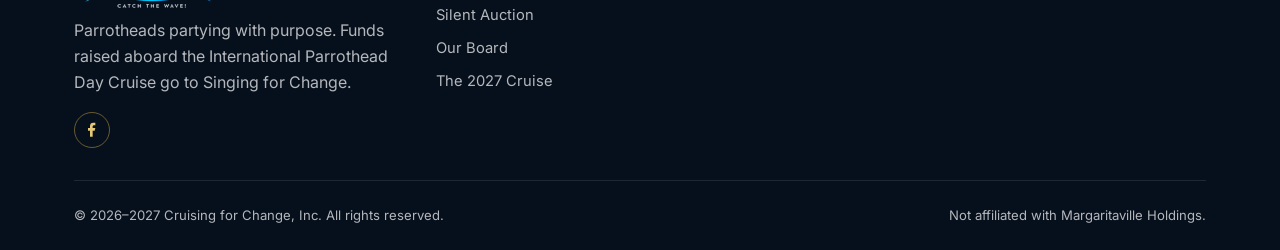
==== commit 6249dc3a: "Board page: Secretary before Treasurer Co-Authored-By: Claude Opus 5.5 <noreply@anthropic.com>" ====
--- a/public/board.html
+++ b/public/board.html
@@ -71,14 +71,14 @@
           <p class="team-role">Vice President</p>
         </div>
         <div class="card team-card">
+          <div class="avatar" aria-hidden="true">KK</div>
+          <h3>Kathryn Kuhns</h3>
+          <p class="team-role">Secretary</p>
+        </div>
+        <div class="card team-card">
           <div class="avatar" aria-hidden="true">BB</div>
           <h3>Brent Beasley</h3>
           <p class="team-role">Treasurer</p>
-        </div>
-        <div class="card team-card">
-          <div class="avatar" aria-hidden="true">KK</div>
-          <h3>Kathryn Kuhns</h3>
-          <p class="team-role">Secretary</p>
         </div>
         <div class="card team-card">
           <div class="avatar" aria-hidden="true">SH</div>
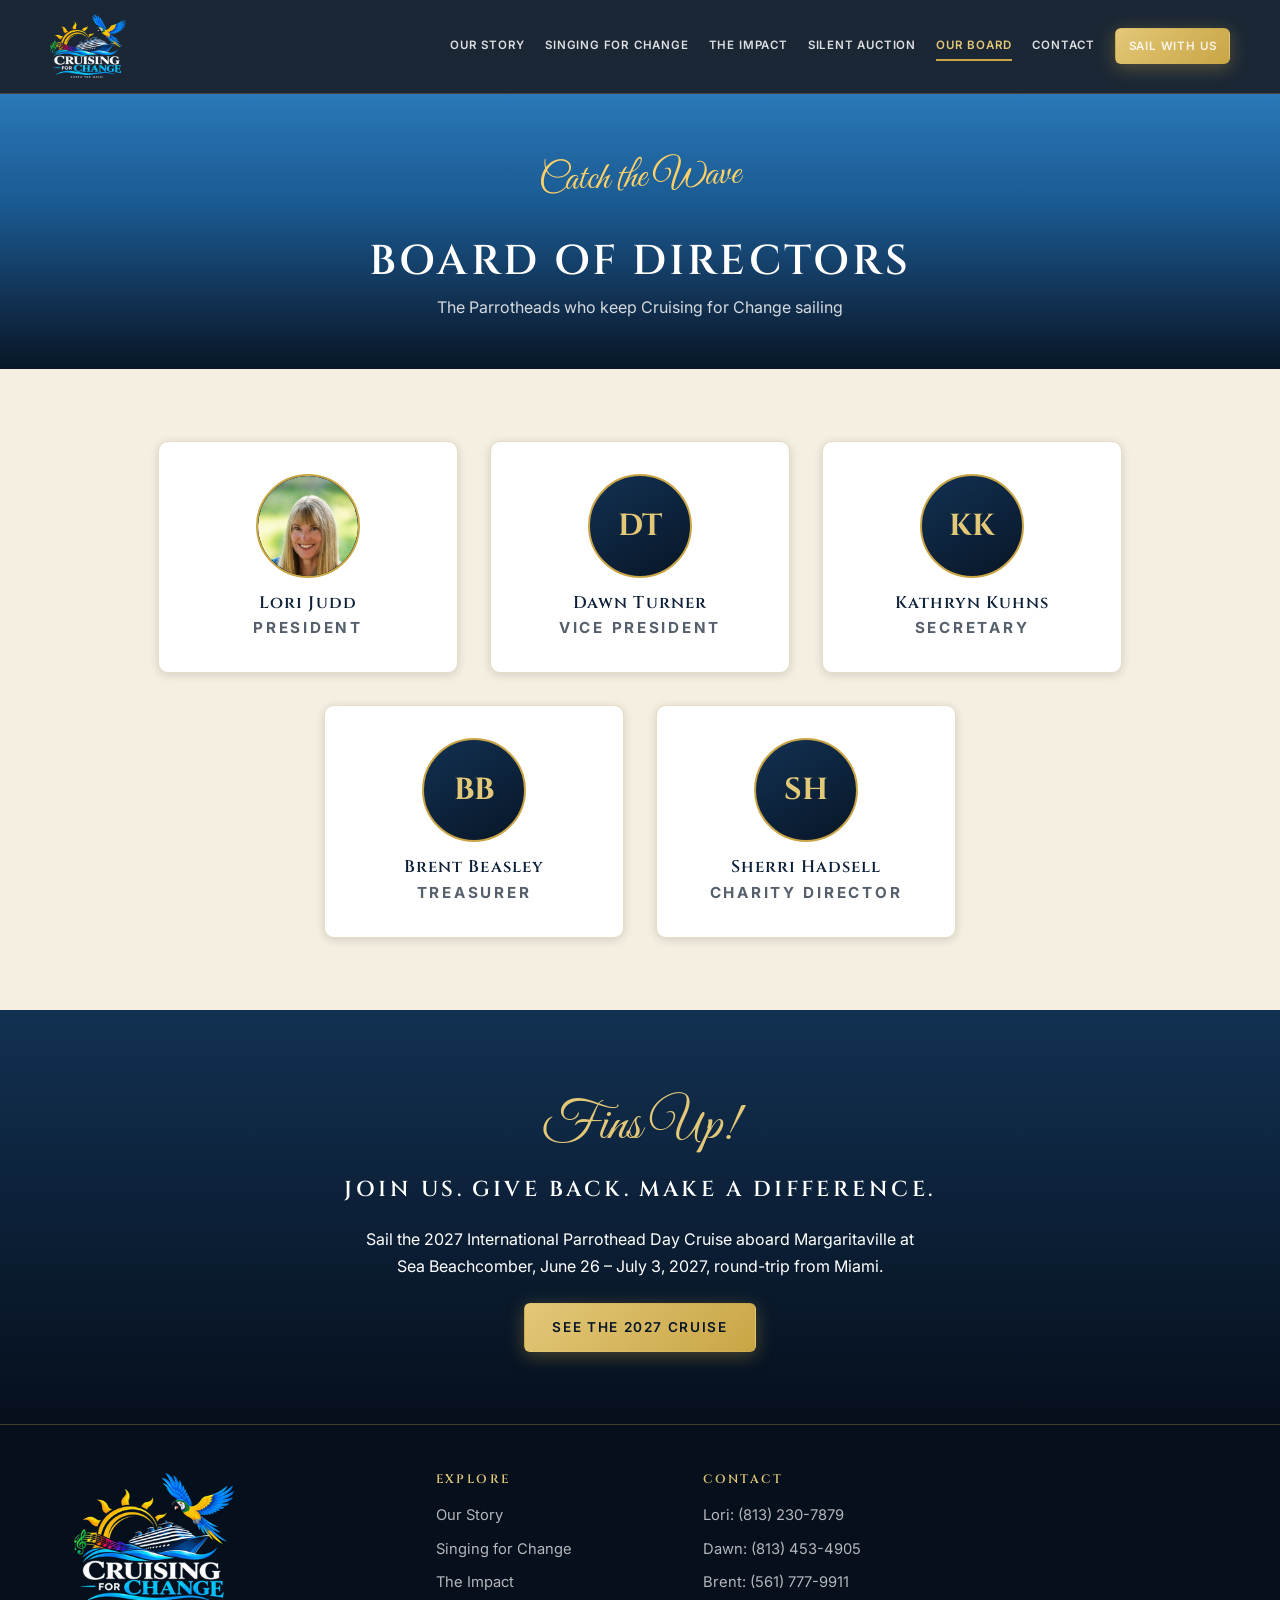
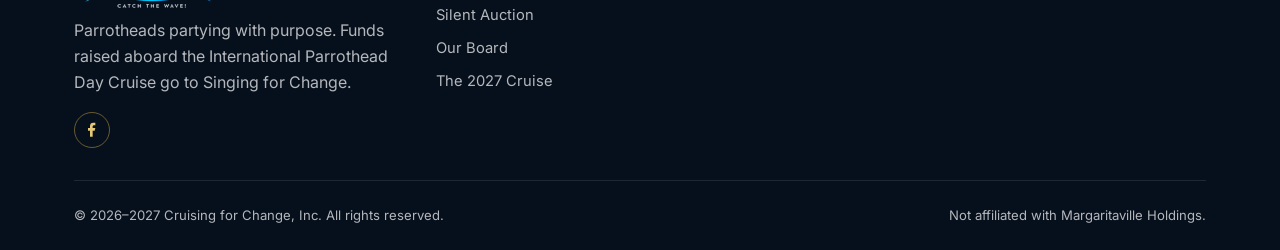
==== commit c6a754d9: "Board page: Lori's headshot on her card Co-Authored-By: Claude Opus 5.5 <noreply@anthropic.com>" ====
--- a/public/board.html
+++ b/public/board.html
@@ -61,7 +61,7 @@
     <div class="container">
       <div class="board-grid">
         <div class="card team-card">
-          <div class="avatar" aria-hidden="true">LJ</div>
+          <div class="avatar avatar-photo"><img src="assets/img/board-lori-judd.jpg" alt="Lori Judd" width="312" height="312"></div>
           <h3>Lori Judd</h3>
           <p class="team-role">President</p>
         </div>
--- a/public/css/styles.css
+++ b/public/css/styles.css
@@ -1620,3 +1620,5 @@
   gap: var(--space-4);
 }
 .board-grid .team-card { flex: 0 1 300px; }
+.avatar.avatar-photo { overflow: hidden; padding: 0; }
+.avatar.avatar-photo img { width: 100%; height: 100%; object-fit: cover; border-radius: 50%; }
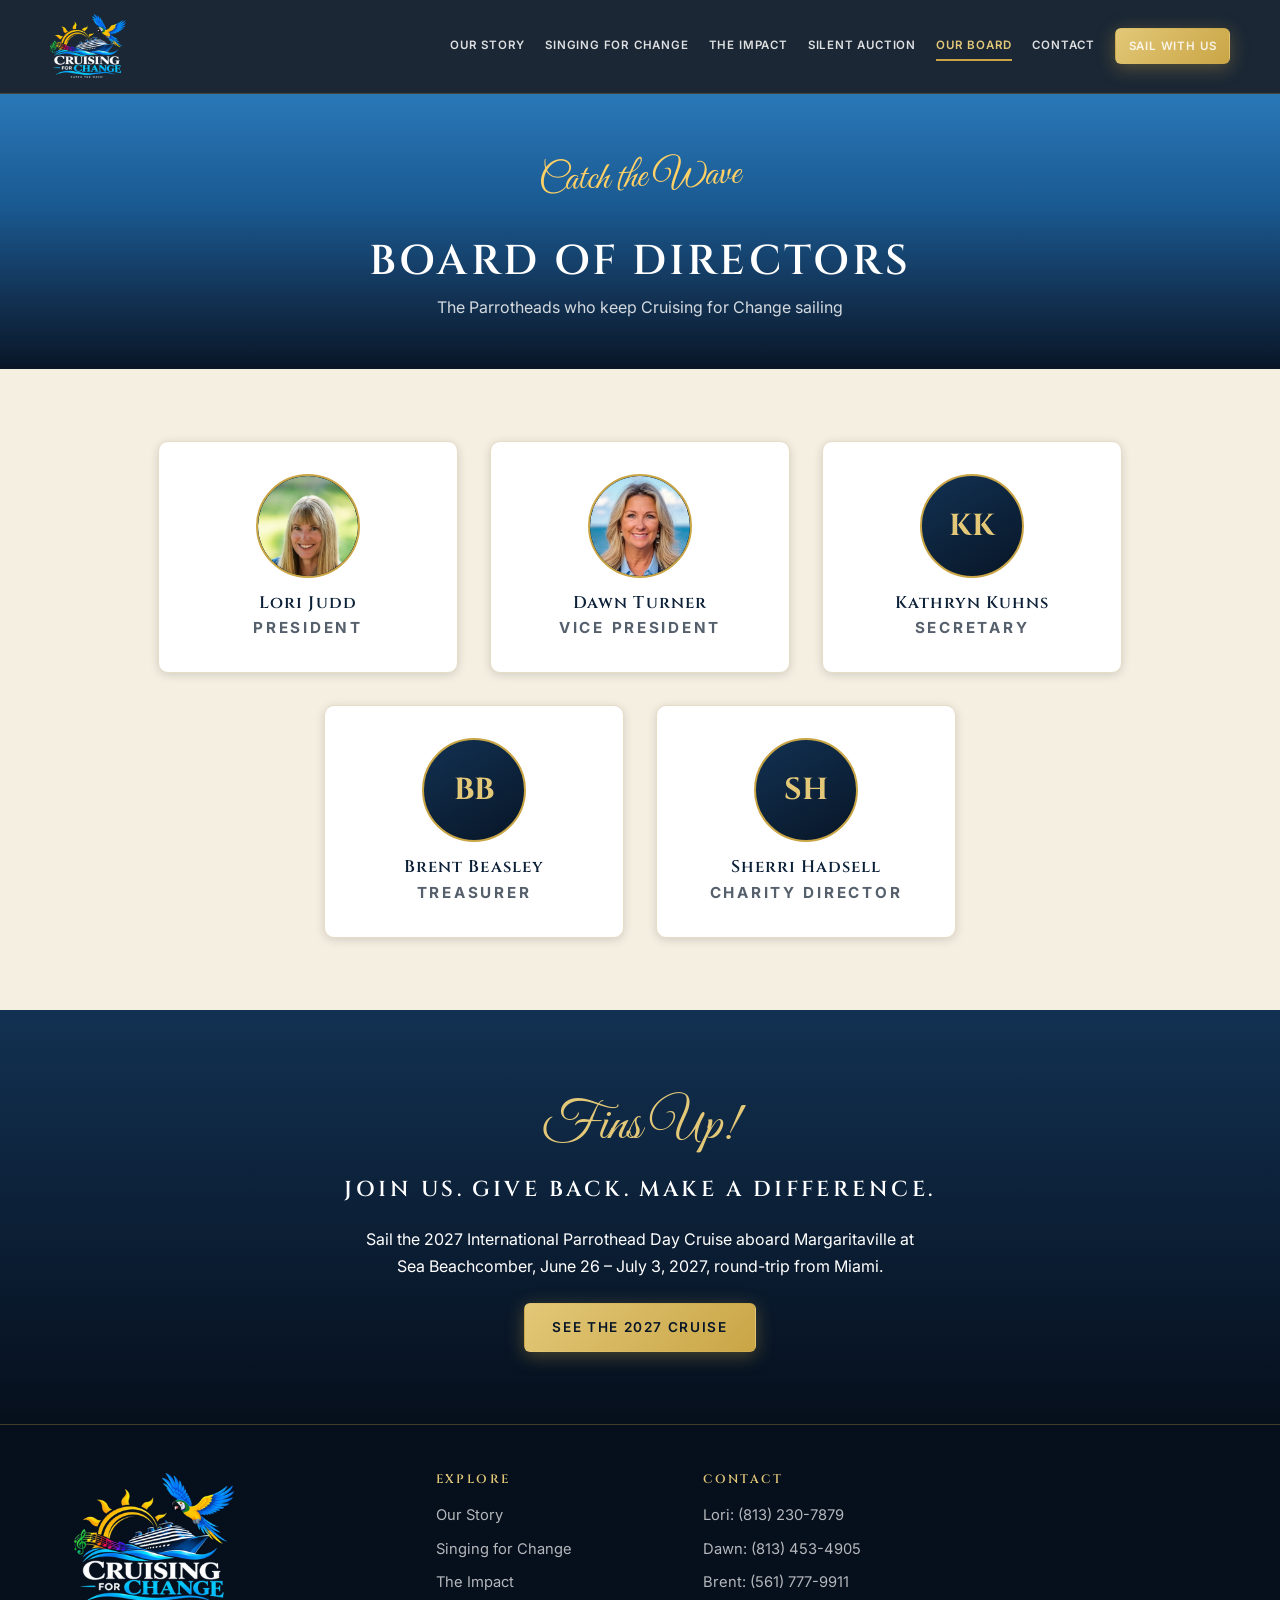
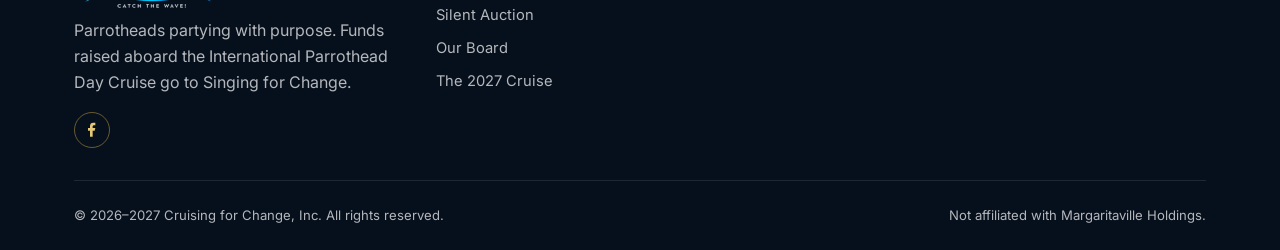
==== commit 1f4697c1: "Board page: Dawn's headshot on her card Co-Authored-By: Claude Opus 5.5 <noreply@anthropic.com>" ====
--- a/public/board.html
+++ b/public/board.html
@@ -66,7 +66,7 @@
           <p class="team-role">President</p>
         </div>
         <div class="card team-card">
-          <div class="avatar" aria-hidden="true">DT</div>
+          <div class="avatar avatar-photo"><img src="assets/img/board-dawn-turner.jpg" alt="Dawn Turner" width="312" height="312"></div>
           <h3>Dawn Turner</h3>
           <p class="team-role">Vice President</p>
         </div>
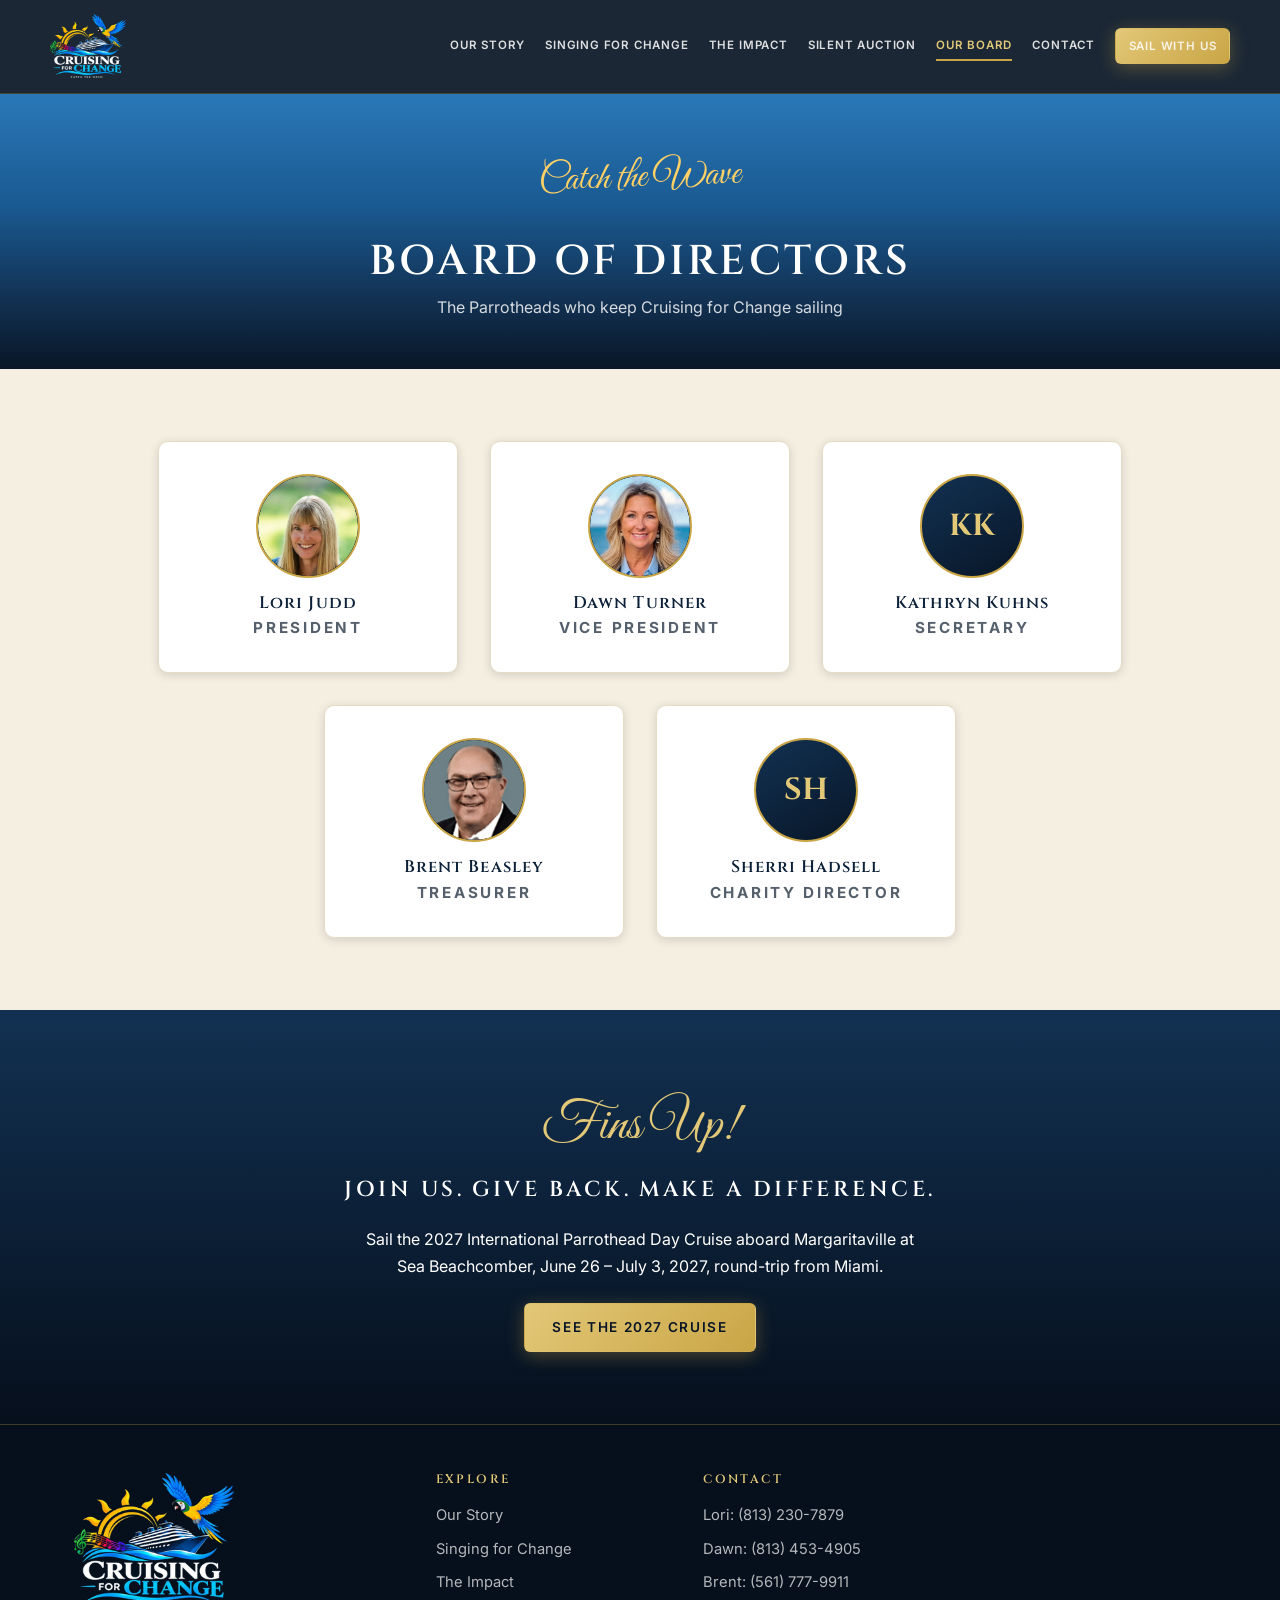
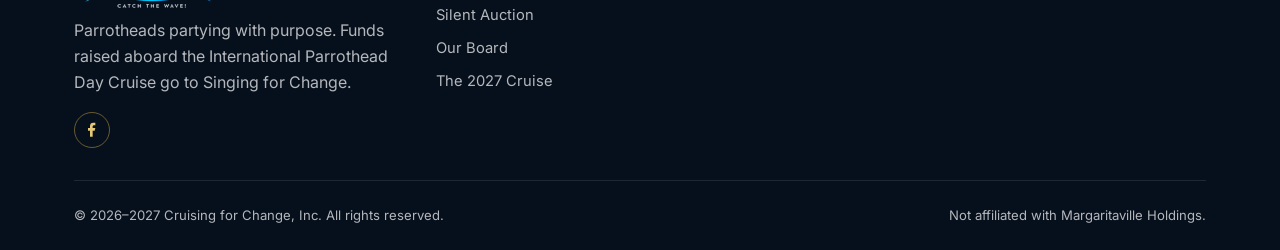
==== commit 0ee658b6: "Board page: Brent's headshot on his card Co-Authored-By: Claude Opus 5.5 <noreply@anthropic.com>" ====
--- a/public/board.html
+++ b/public/board.html
@@ -76,7 +76,7 @@
           <p class="team-role">Secretary</p>
         </div>
         <div class="card team-card">
-          <div class="avatar" aria-hidden="true">BB</div>
+          <div class="avatar avatar-photo"><img src="assets/img/board-brent-beasley.jpg" alt="Brent Beasley" width="312" height="312"></div>
           <h3>Brent Beasley</h3>
           <p class="team-role">Treasurer</p>
         </div>
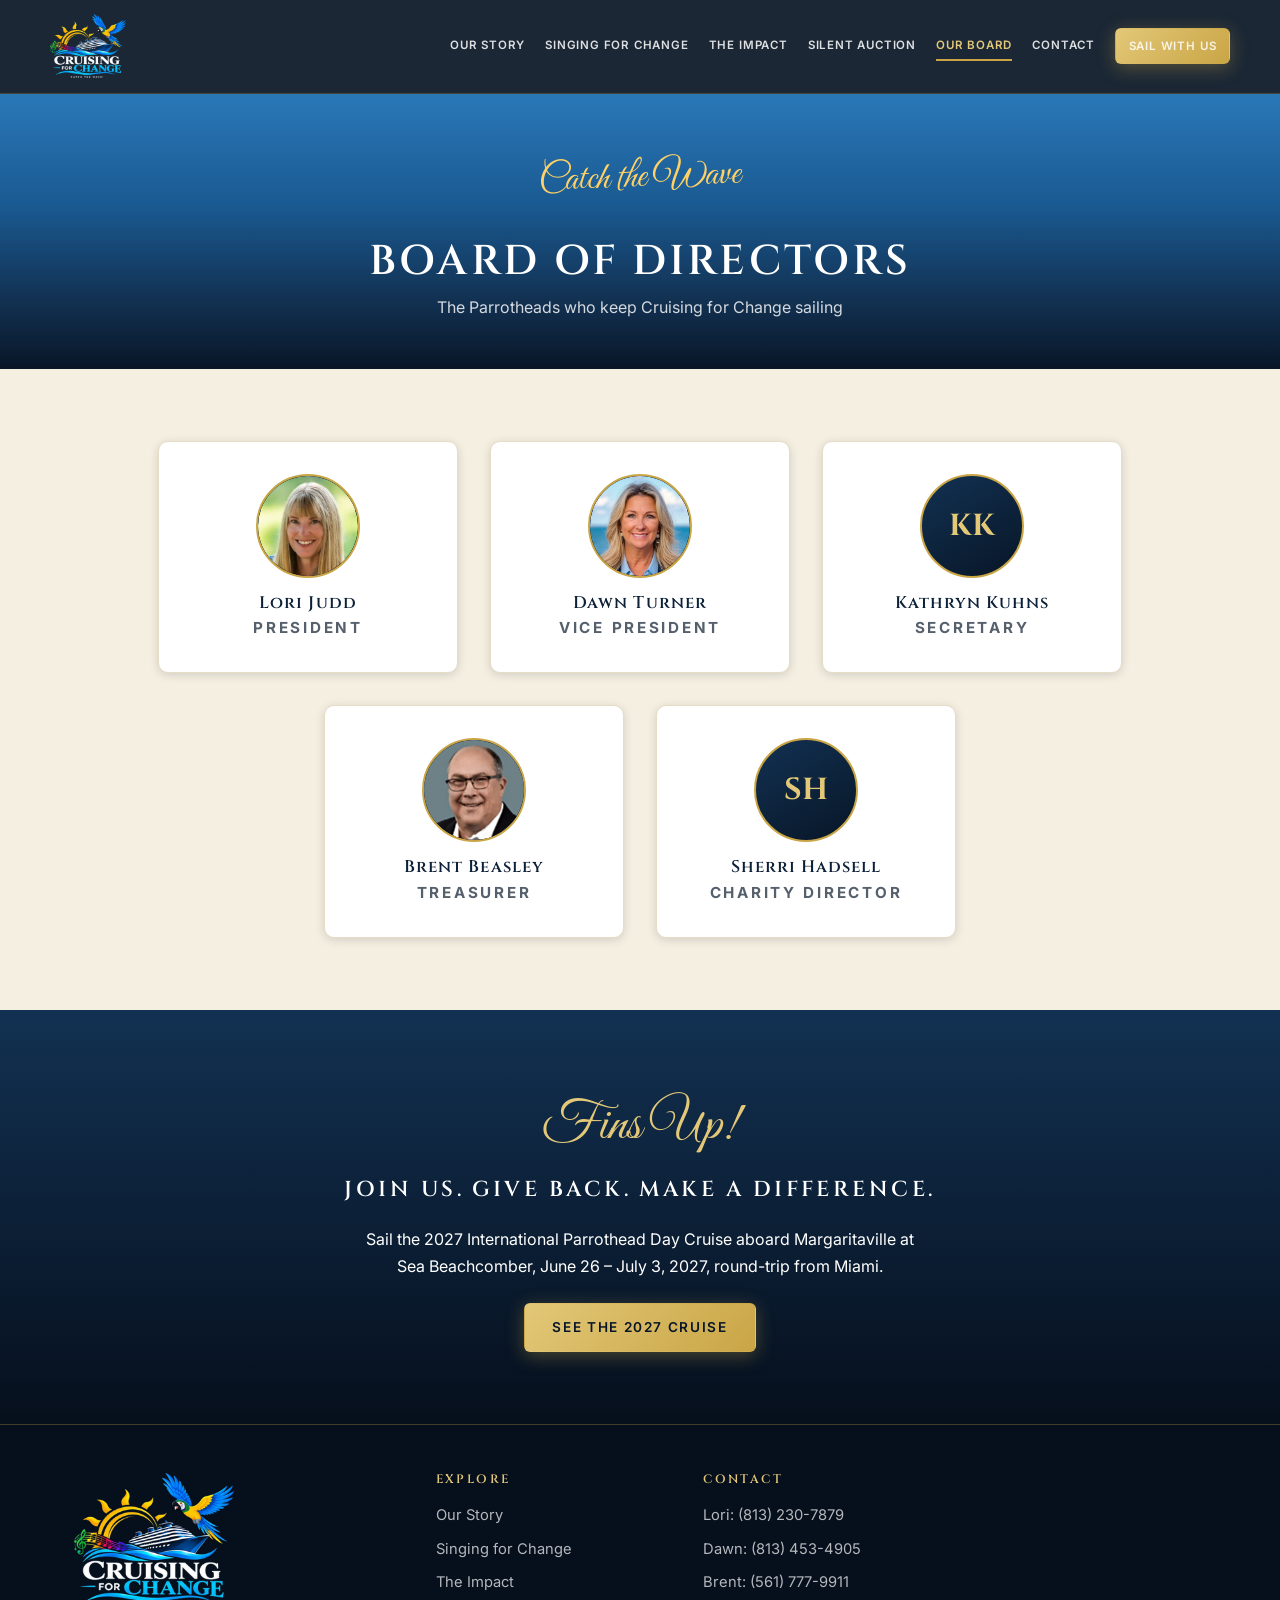
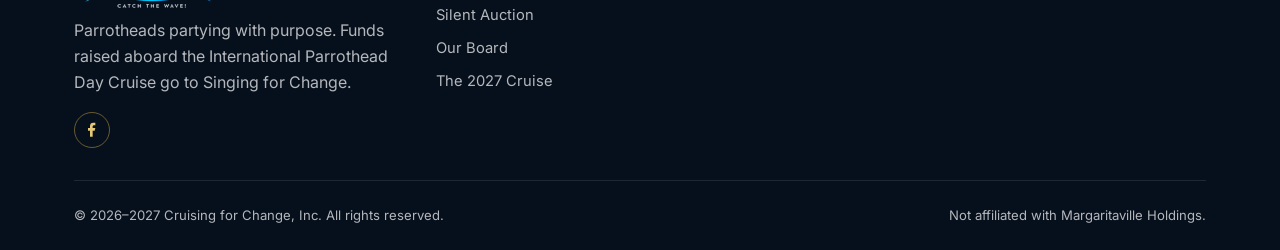
==== commit a0f32e98: "Board page: Lori's headshot cropped closer, less space above Co-Authored-By: Claude Opus 5.5 <norepl" ====
--- a/public/board.html
+++ b/public/board.html
@@ -61,7 +61,7 @@
     <div class="container">
       <div class="board-grid">
         <div class="card team-card">
-          <div class="avatar avatar-photo"><img src="assets/img/board-lori-judd.jpg" alt="Lori Judd" width="312" height="312"></div>
+          <div class="avatar avatar-photo"><img src="assets/img/board-lori-judd.jpg?v=2" alt="Lori Judd" width="312" height="312"></div>
           <h3>Lori Judd</h3>
           <p class="team-role">President</p>
         </div>
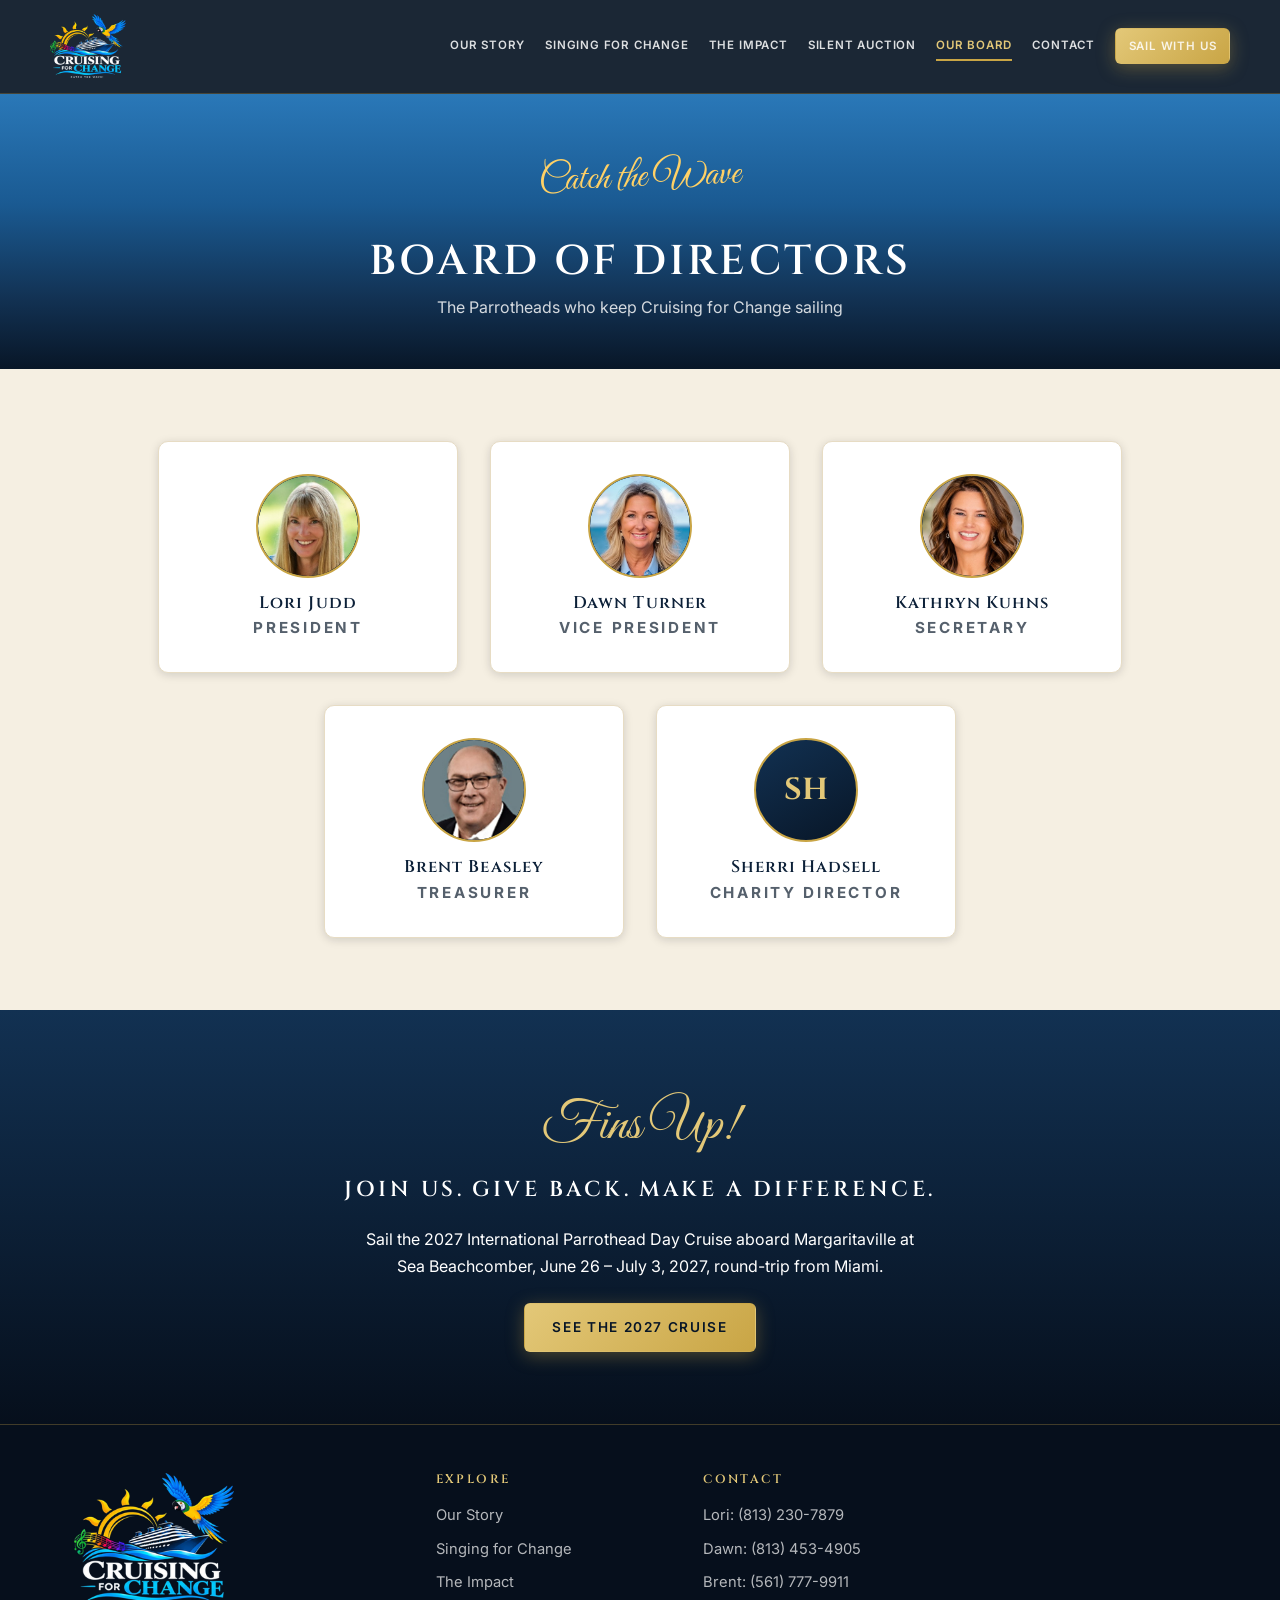
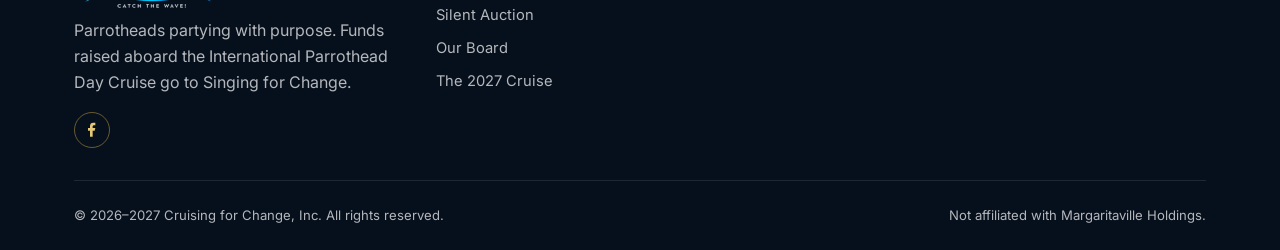
==== commit 63e46b00: "Board page: Kathryn's headshot on her card Co-Authored-By: Claude Opus 5.5 <noreply@anthropic.com>" ====
--- a/public/board.html
+++ b/public/board.html
@@ -71,7 +71,7 @@
           <p class="team-role">Vice President</p>
         </div>
         <div class="card team-card">
-          <div class="avatar" aria-hidden="true">KK</div>
+          <div class="avatar avatar-photo"><img src="assets/img/board-kathryn-kuhns.jpg" alt="Kathryn Kuhns" width="312" height="312"></div>
           <h3>Kathryn Kuhns</h3>
           <p class="team-role">Secretary</p>
         </div>
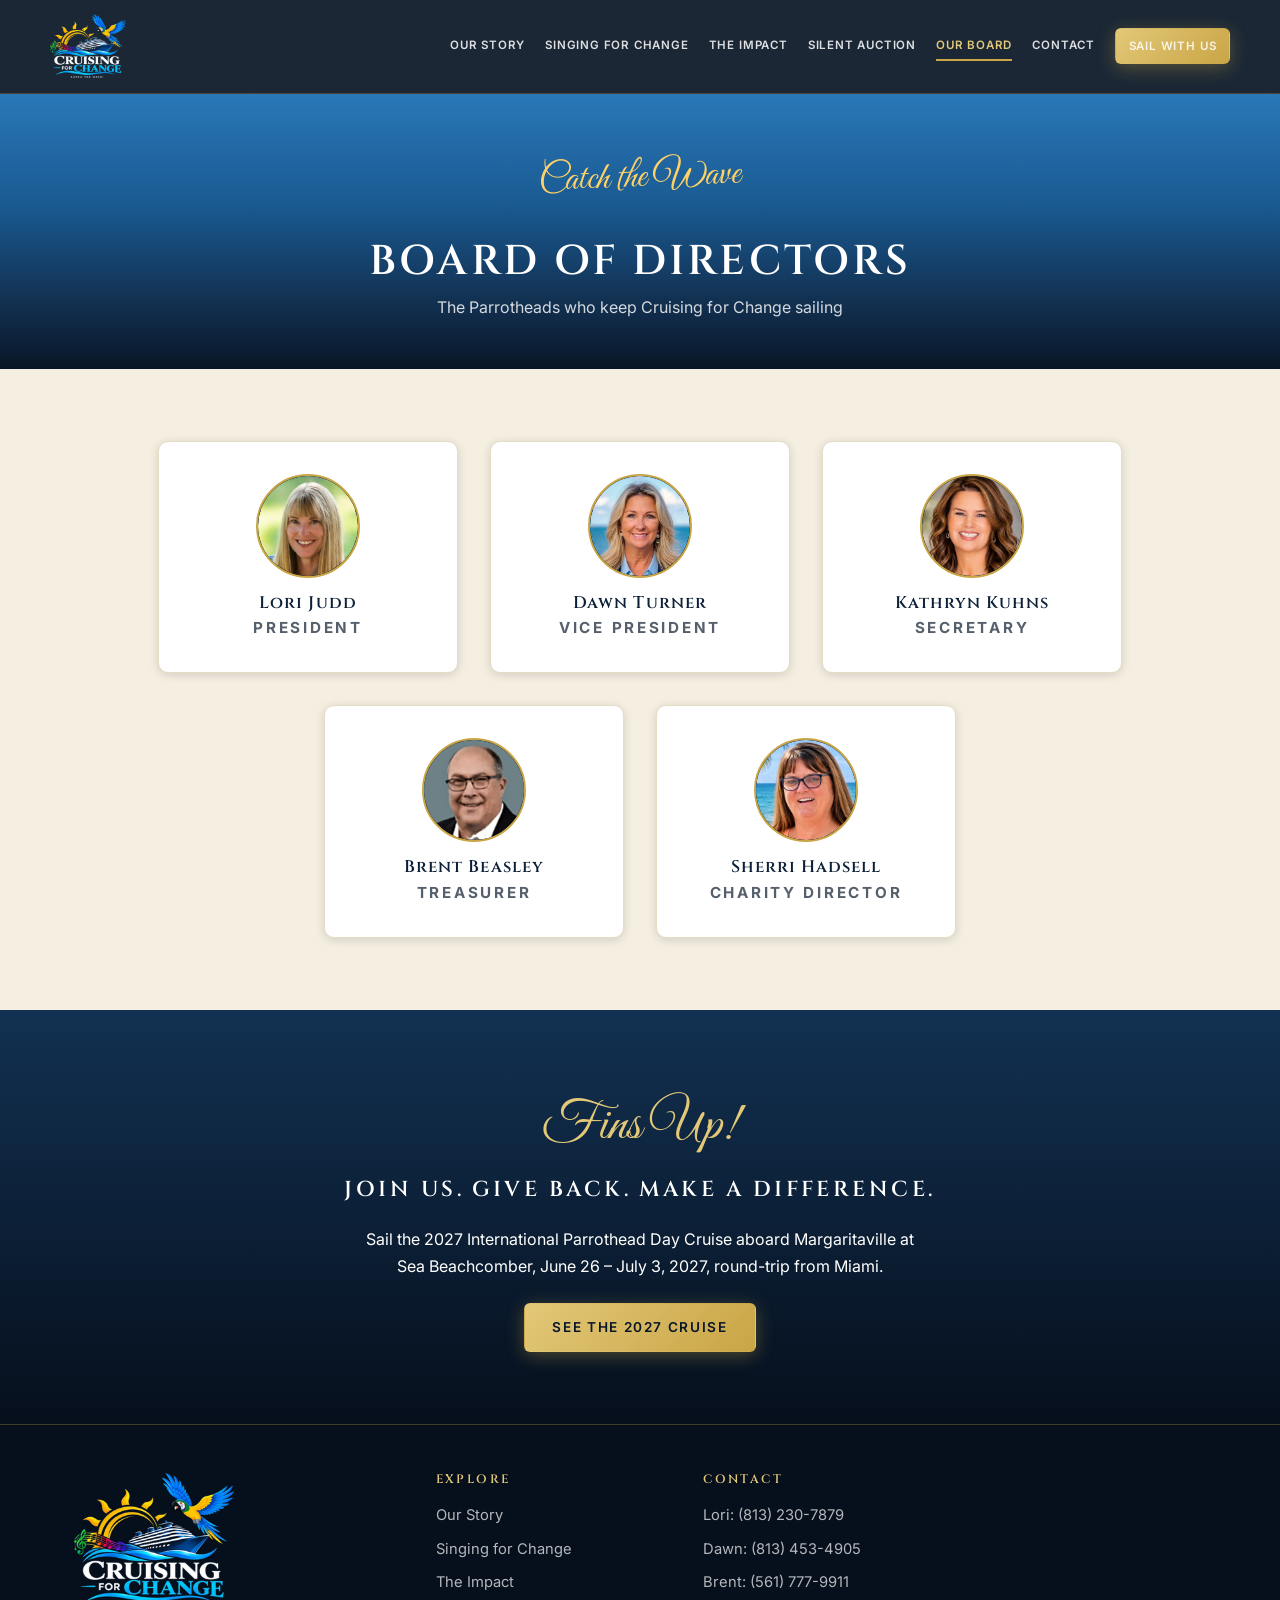
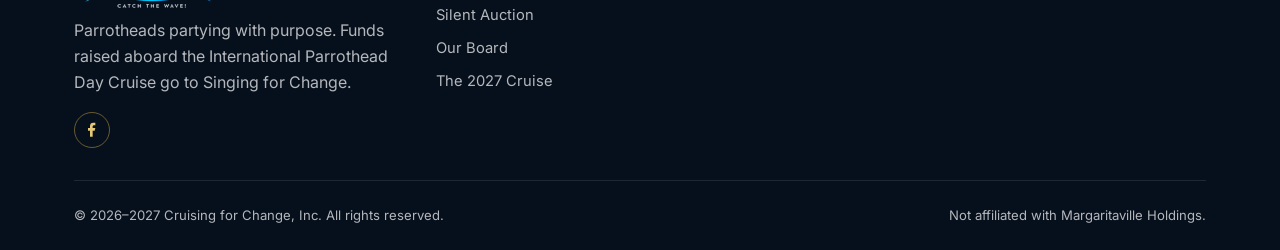
==== commit b27a4f6e: "Board page: Sherri's headshot on her card Co-Authored-By: Claude Opus 5.5 <noreply@anthropic.com>" ====
--- a/public/board.html
+++ b/public/board.html
@@ -81,7 +81,7 @@
           <p class="team-role">Treasurer</p>
         </div>
         <div class="card team-card">
-          <div class="avatar" aria-hidden="true">SH</div>
+          <div class="avatar avatar-photo"><img src="assets/img/board-sherri-hadsell.jpg" alt="Sherri Hadsell" width="312" height="312"></div>
           <h3>Sherri Hadsell</h3>
           <p class="team-role">Charity Director</p>
         </div>
